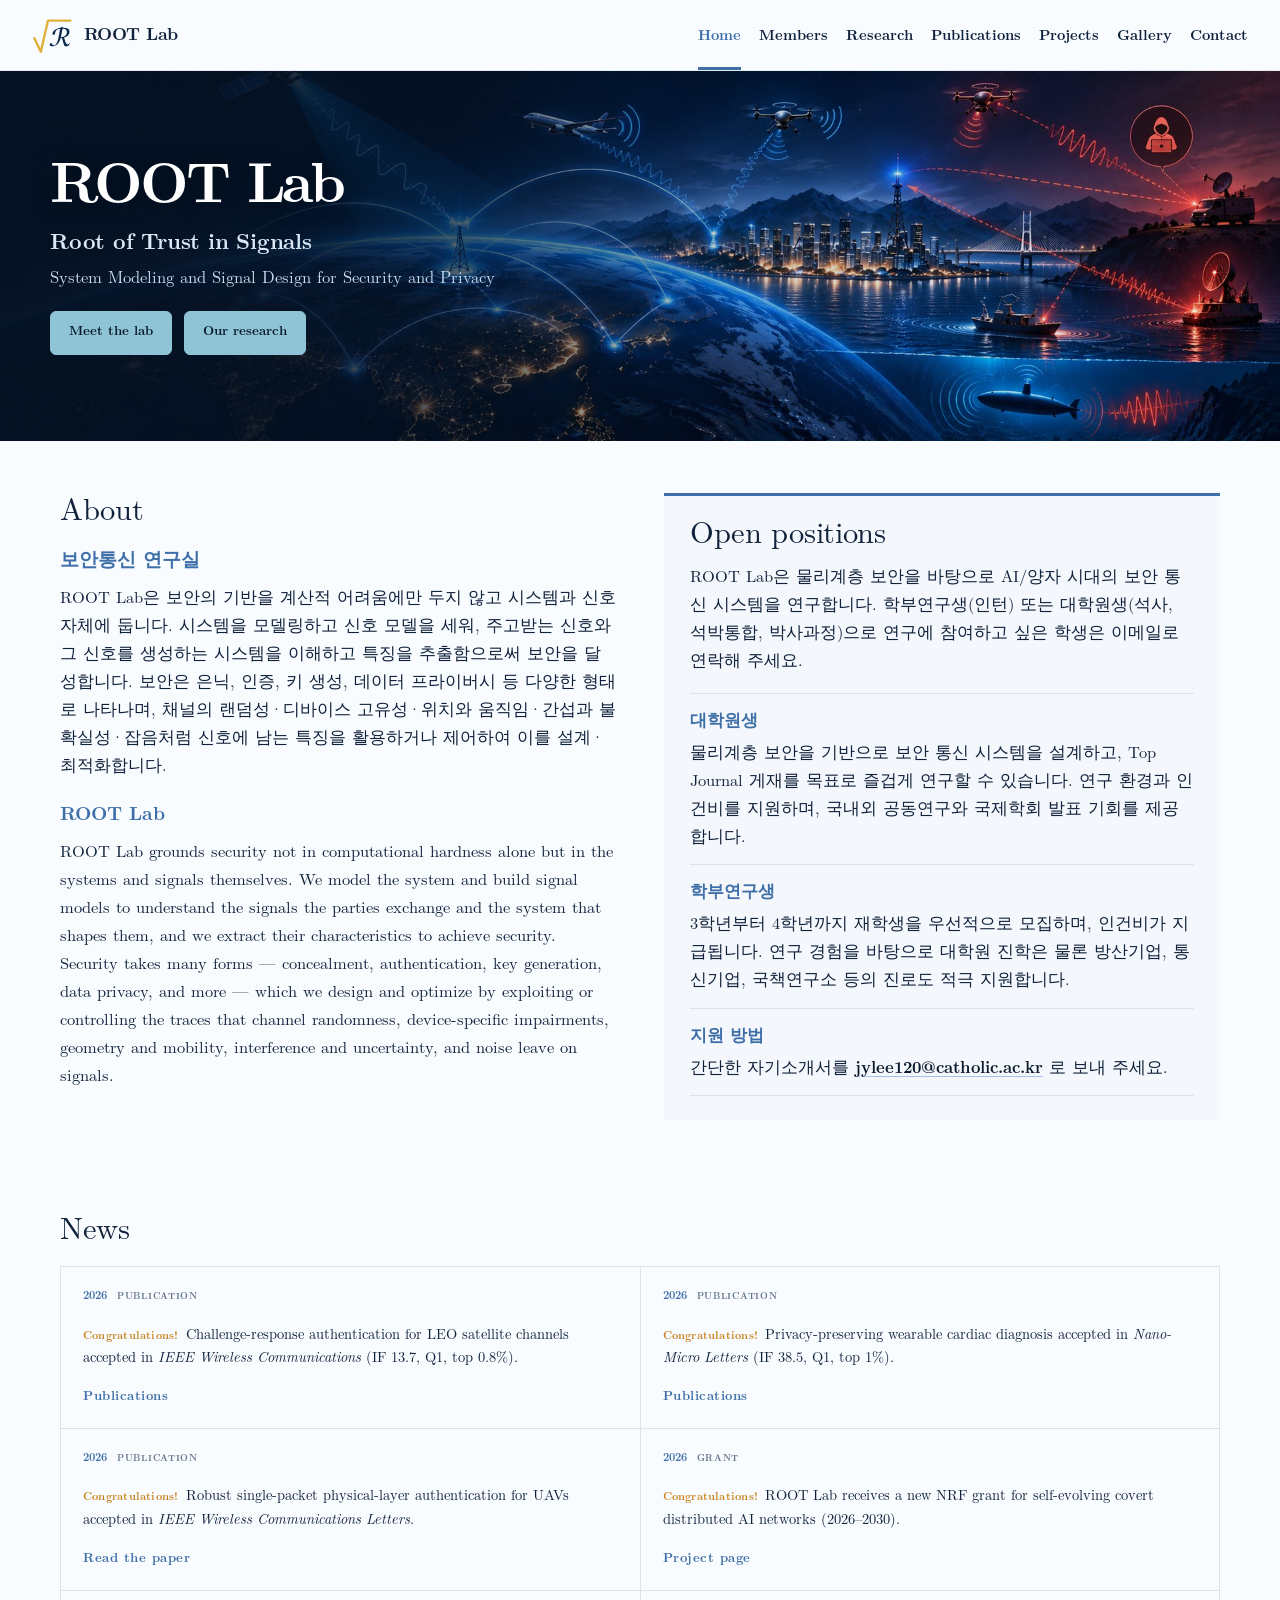
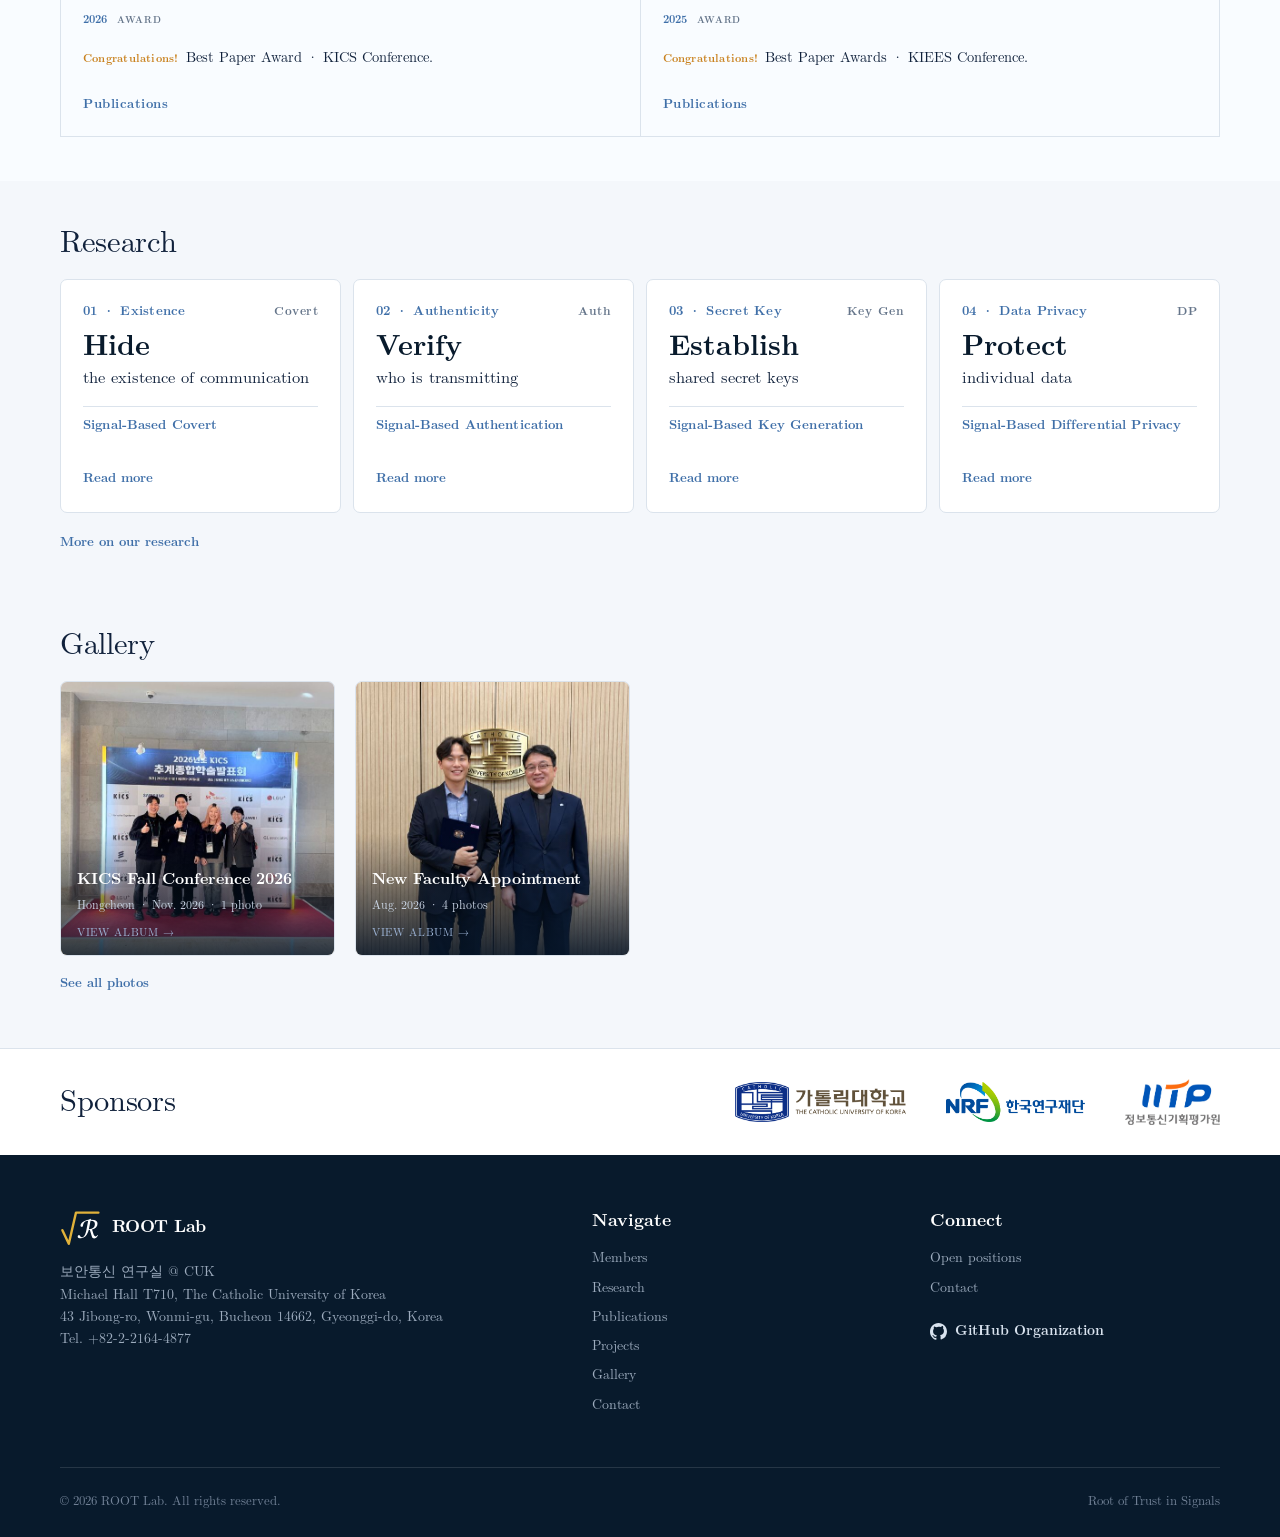
==== index.html @ 7e195a3e "Shorten covert method name to "Signal-Based Covert" Drop "Communication" from the covert method labe" ====
<!doctype html>
<html lang="en">
<head>
  <meta charset="utf-8"><meta name="color-scheme" content="only light">
  <meta name="viewport" content="width=device-width,initial-scale=1"><meta name="description" content="ROOT Lab (보안통신 연구실), The Catholic University of Korea — Root of Trust in Signals · System Modeling and Signal Design for Security and Privacy">
  <link rel="icon" type="image/svg+xml" href="assets/img/favicon.svg?v=12"><link rel="icon" type="image/png" sizes="32x32" href="assets/img/favicon-32.png?v=12"><link rel="icon" type="image/png" sizes="64x64" href="assets/img/favicon-64.png?v=12"><link rel="apple-touch-icon" href="assets/img/apple-touch-icon.png?v=11"><title>ROOT Lab — Root of Trust in Signals</title>
  <meta property="og:type" content="website">
  <meta property="og:site_name" content="ROOT Lab">
  <meta property="og:title" content="ROOT Lab — Root of Trust in Signals">
  <meta property="og:description" content="ROOT Lab (보안통신 연구실), The Catholic University of Korea. Covert communication, signal-based authentication, key generation, and differential privacy.">
  <meta property="og:url" content="https://root-jylee.github.io/">
  <meta property="og:image" content="https://root-jylee.github.io/assets/img/og-image.png?v=9">
  <meta property="og:image:width" content="1200">
  <meta property="og:image:height" content="630">
  <meta name="twitter:card" content="summary_large_image">
  <meta name="twitter:title" content="ROOT Lab — Root of Trust in Signals">
  <meta name="twitter:description" content="ROOT Lab (보안통신 연구실), The Catholic University of Korea. Covert communication, signal-based authentication, key generation, and differential privacy.">
  <meta name="twitter:image" content="https://root-jylee.github.io/assets/img/og-image.png?v=9">
  <link rel="stylesheet" href="styles.css?v=20261025-lm45">
  <style>
    .home-hero{position:relative;overflow:hidden;background:#061629;color:#fff;padding:0;min-height:min(29vw,370px);display:flex;align-items:center}
    .home-hero:before{content:"";position:absolute;inset:0;background:linear-gradient(90deg,rgba(4,17,34,.97) 0%,rgba(4,17,34,.92) 21%,rgba(4,17,34,.62) 38%,rgba(4,17,34,.18) 58%,rgba(4,17,34,.03) 100%);z-index:1;mask-image:none}
    .home-hero:after{content:"";position:absolute;inset:0;background:url('assets/img/root-hero3-1920.jpg') center center/cover no-repeat;z-index:0}
    @media(min-width:1300px){.home-hero:after{left:50%;width:1264px;transform:translateX(-50%);-webkit-mask-image:linear-gradient(90deg,transparent 0,#000 10%,#000 90%,transparent 100%);mask-image:linear-gradient(90deg,transparent 0,#000 10%,#000 90%,transparent 100%)}}
    .home-hero .hero-grid{position:relative;z-index:2;width:min(1180px,calc(100% - 48px));margin:auto;display:block}
    .hero-copy{max-width:min(560px,60%);padding:clamp(18px,2.4vw,34px) 0}
    .home-hero h1{margin:0 0 .16em;font:600 clamp(36px,4.4vw,62px)/.96 var(--serif);letter-spacing:-.055em;text-shadow:0 3px 24px rgba(0,0,0,.28)}
    .home-hero .lab-name{margin:0;max-width:520px;color:#eef5ff;font-size:clamp(17px,2vw,30px);line-height:1.35;font-weight:650}
    .home-hero .lab-tagline{margin:.55em 0 0;max-width:560px;color:#cdddf2;font-size:clamp(14px,1.3vw,18px);line-height:1.4;font-weight:500}
    .home-hero .actions{margin-top:clamp(14px,1.6vw,22px)}
    .home-hero .hero-secondary{color:#eef5ff;border-color:rgba(232,242,255,.5);background:rgba(4,17,34,.25);backdrop-filter:blur(4px)}
    @media(max-width:900px){
      /* 이미지 블록 위, 남색 텍스트 띠 아래 — 어느 폭에서도 잘리지 않음 */
      .home-hero{display:block;min-height:0}
      .home-hero:before{position:static;display:block;inset:auto;z-index:auto;aspect-ratio:2079/640;background:url('assets/img/root-hero3-1920.jpg') center center/cover no-repeat}
      .home-hero:after{display:none}
      .home-hero .hero-grid{width:min(100% - 32px,1180px)}
      .hero-copy{max-width:100%;padding:16px 0 20px}
      .home-hero h1{font-size:clamp(34px,10vw,52px);text-shadow:none}
      .home-hero .lab-name{font-size:clamp(16px,4.6vw,20px)}
      .home-hero .lab-tagline{font-size:clamp(13px,3.6vw,15px)}
      .home-hero .actions{flex-wrap:wrap;gap:10px}
    }
  </style>
</head>
<body>

<header>
  <div class="wrap nav">
    <a class="brand" href="index.html"><img class="mark-img" src="assets/img/mark.svg?v=11" alt="" width="40" height="40"><span>ROOT Lab</span></a>
    <nav class="links" aria-label="Main navigation"><a class="active" href="index.html">Home</a><a href="members.html">Members</a><a href="research.html">Research</a><a href="publications.html">Publications</a><a href="projects.html">Projects</a><a href="gallery.html">Gallery</a><a href="contact.html">Contact</a></nav>
  </div>
</header>

<main>
<section class="home-hero">
    <div class="hero-grid">
      <div class="hero-copy">
        <h1>ROOT Lab</h1>
        <p class="lab-name">Root of Trust in Signals</p>
        <p class="lab-tagline">System Modeling and Signal Design for Security and Privacy</p>
                <div class="actions"><a class="btn primary" href="members.html">Meet the lab</a><a class="btn primary" href="research.html">Our research</a></div>
      </div>
    </div>
  </section>
  <section class="about-openings-section" id="about">
    <div class="wrap"><div class="two-col">
      <div class="about-col">
        <div class="section-label-row"><h2 class="section-title">About</h2></div>
      <div class="about-grid">
        <div><h3>보안통신 연구실</h3><p>ROOT Lab은 보안의 기반을 계산적 어려움에만 두지 않고 시스템과 신호 자체에 둡니다. 시스템을 모델링하고 신호 모델을 세워, 주고받는 신호와 그 신호를 생성하는 시스템을 이해하고 특징을 추출함으로써 보안을 달성합니다. 보안은 은닉, 인증, 키 생성, 데이터 프라이버시 등 다양한 형태로 나타나며, 채널의 랜덤성·디바이스 고유성·위치와 움직임·간섭과 불확실성·잡음처럼 신호에 남는 특징을 활용하거나 제어하여 이를 설계·최적화합니다.</p></div>
        <div><h3>ROOT Lab</h3><p>ROOT Lab grounds security not in computational hardness alone but in the systems and signals themselves. We model the system and build signal models to understand the signals the parties exchange and the system that shapes them, and we extract their characteristics to achieve security. Security takes many forms &mdash; concealment, authentication, key generation, data privacy, and more &mdash; which we design and optimize by exploiting or controlling the traces that channel randomness, device-specific impairments, geometry and mobility, interference and uncertainty, and noise leave on signals.</p></div>
      </div>
      </div>
      <div class="openings-col" id="open-positions">
        <div class="section-label-row"><h2 class="section-title">Open positions</h2></div>
        <p class="openings-lead">ROOT Lab은 물리계층 보안을 바탕으로 AI/양자 시대의 보안 통신 시스템을 연구합니다. 학부연구생(인턴) 또는 대학원생(석사, 석박통합, 박사과정)으로 연구에 참여하고 싶은 학생은 이메일로 연락해 주세요.</p>
        <ul class="openings-points">
          <li><b>대학원생</b>물리계층 보안을 기반으로 보안 통신 시스템을 설계하고, Top Journal 게재를 목표로 즐겁게 연구할 수 있습니다. 연구 환경과 인건비를 지원하며, 국내외 공동연구와 국제학회 발표 기회를 제공합니다.</li>
          <li><b>학부연구생</b>3학년부터 4학년까지 재학생을 우선적으로 모집하며, 인건비가 지급됩니다. 연구 경험을 바탕으로 대학원 진학은 물론 방산기업, 통신기업, 국책연구소 등의 진로도 적극 지원합니다.</li>
          <li><b>지원 방법</b>간단한 자기소개서를 <a href="mailto:jylee120@catholic.ac.kr">jylee120@catholic.ac.kr</a> 로 보내 주세요.</li>
        </ul>
        
      </div>
    </div></div>
  </section>
  <section class="home-news-section">
    <div class="wrap">
      <div class="section-label-row"><h2 class="section-title">News</h2></div>
      <div class="home-news-list">
        <a class="home-news-item" href="publications.html"><div><span>2026</span><b>Publication</b></div><p><span class="news-congrats">Congratulations!</span>Challenge-response authentication for LEO satellite channels accepted in <em>IEEE Wireless Communications</em> (IF 13.7, Q1, top 0.8%).</p><span class="news-card-link">Publications</span></a>
        <a class="home-news-item" href="publications.html"><div><span>2026</span><b>Publication</b></div><p><span class="news-congrats">Congratulations!</span>Privacy-preserving wearable cardiac diagnosis accepted in <em>Nano-Micro Letters</em> (IF 38.5, Q1, top 1%).</p><span class="news-card-link">Publications</span></a>
        <a class="home-news-item" href="https://doi.org/10.1109/LWC.2026.3700173" target="_blank" rel="noopener noreferrer"><div><span>2026</span><b>Publication</b></div><p><span class="news-congrats">Congratulations!</span>Robust single-packet physical-layer authentication for UAVs accepted in <em>IEEE Wireless Communications Letters</em>.</p><span class="news-card-link">Read the paper</span></a>
        <a class="home-news-item" href="projects.html"><div><span>2026</span><b>Grant</b></div><p><span class="news-congrats">Congratulations!</span>ROOT Lab receives a new NRF grant for self-evolving covert distributed AI networks (2026–2030).</p><span class="news-card-link">Project page</span></a>
        <a class="home-news-item" href="publications.html#conference-papers"><div><span>2026</span><b>Award</b></div><p><span class="news-congrats">Congratulations!</span>Best Paper Award · KICS Conference.</p><span class="news-card-link">Publications</span></a>
        <a class="home-news-item" href="publications.html#conference-papers"><div><span>2025</span><b>Award</b></div><p><span class="news-congrats">Congratulations!</span>Best Paper Awards · KIEES Conference.</p><span class="news-card-link">Publications</span></a>
      </div>
    </div>
  </section>
  <section class="paper scope-section research-summary-section" id="research-scope">
    <div class="wrap">
      <div class="section-label-row"><h2 class="section-title">Research</h2></div>
      <div class="scope-grid">
        <a class="scope-card" href="research.html#covert-communication"><div class="scope-top"><span class="scope-num">01 · Existence</span><span class="scope-abbr">Covert</span></div><b class="scope-verb">Hide</b><p class="scope-obj">the existence of communication</p><h3 class="scope-tech">Signal-Based Covert</h3><span class="scope-link">Read more</span></a>
        <a class="scope-card" href="research.html#authentication"><div class="scope-top"><span class="scope-num">02 · Authenticity</span><span class="scope-abbr">Auth</span></div><b class="scope-verb">Verify</b><p class="scope-obj">who is transmitting</p><h3 class="scope-tech">Signal-Based Authentication</h3><span class="scope-link">Read more</span></a>
        <a class="scope-card" href="research.html#key-generation"><div class="scope-top"><span class="scope-num">03 · Secret Key</span><span class="scope-abbr">Key Gen</span></div><b class="scope-verb">Establish</b><p class="scope-obj">shared secret keys</p><h3 class="scope-tech">Signal-Based Key Generation</h3><span class="scope-link">Read more</span></a>
        <a class="scope-card" href="research.html#differential-privacy"><div class="scope-top"><span class="scope-num">04 · Data Privacy</span><span class="scope-abbr">DP</span></div><b class="scope-verb">Protect</b><p class="scope-obj">individual data</p><h3 class="scope-tech">Signal-Based Differential Privacy</h3><span class="scope-link">Read more</span></a>
      </div>
      <a class="more-link" href="research.html">More on our research</a>
    </div>
  </section>
  <section class="paper gallery-teaser-section">
    <div class="wrap">
      <div class="section-label-row"><h2 class="section-title">Gallery</h2></div>
      <div class="album-cards" id="home-gallery"></div>
      <a class="more-link" href="gallery.html">See all photos</a>
    </div>
  </section>
</main>

<div class="sponsors"><div class="wrap"><div class="sponsors-label">Sponsors</div><div class="sponsors-logos"><a href="https://www.catholic.ac.kr" target="_blank" rel="noopener noreferrer"><img src="assets/img/sponsor-cuk.png?v=1" alt="The Catholic University of Korea" height="40"></a><a href="https://www.nrf.re.kr" target="_blank" rel="noopener noreferrer"><img src="assets/img/sponsor-nrf.png?v=1" alt="National Research Foundation of Korea" height="40"></a><a href="https://www.iitp.kr" target="_blank" rel="noopener noreferrer"><img src="assets/img/sponsor-iitp.png?v=1" alt="Institute of Information &amp; Communications Technology Planning &amp; Evaluation" height="46"></a></div></div></div>
<footer><div class="wrap"><div class="footer-grid"><div><div class="brand"><img class="mark-img" src="assets/img/mark-white.svg?v=11" alt="" width="40" height="40"><span>ROOT Lab</span></div><p>보안통신 연구실 @ CUK<br>Michael Hall T710, The Catholic University of Korea<br>43 Jibong-ro, Wonmi-gu, Bucheon 14662, Gyeonggi-do, Korea<br>Tel. +82-2-2164-4877</p></div><div><div class="footer-title">Navigate</div><a href="members.html">Members</a><a href="research.html">Research</a><a href="publications.html">Publications</a><a href="projects.html">Projects</a><a href="gallery.html">Gallery</a><a href="contact.html">Contact</a></div><div><div class="footer-title">Connect</div><a href="index.html#open-positions">Open positions</a><a href="contact.html">Contact</a><a class="github-link" href="https://github.com/root-jylee" target="_blank" rel="noopener noreferrer" aria-label="ROOT Lab GitHub organization"><svg viewBox="0 0 16 16" aria-hidden="true"><path fill="currentColor" d="M8 0C3.58 0 0 3.64 0 8.13c0 3.59 2.29 6.64 5.47 7.71.4.08.55-.18.55-.39 0-.19-.01-.82-.01-1.49-2.23.49-2.7-1.09-2.7-1.09-.36-.94-.88-1.19-.88-1.19-.72-.5.05-.49.05-.49.8.06 1.22.83 1.22.83.71 1.24 1.87.88 2.33.67.07-.52.28-.88.51-1.08-1.78-.21-3.65-.9-3.65-4.02 0-.89.31-1.62.82-2.19-.08-.21-.36-1.04.08-2.16 0 0 .67-.22 2.2.84A7.4 7.4 0 0 1 8 3.53c.68 0 1.36.09 2 .27 1.53-1.06 2.2-.84 2.2-.84.44 1.12.16 1.95.08 2.16.51.57.82 1.3.82 2.19 0 3.13-1.88 3.81-3.66 4.01.29.25.54.74.54 1.5 0 1.08-.01 1.95-.01 2.21 0 .22.14.47.55.39A8.03 8.03 0 0 0 16 8.13C16 3.64 12.42 0 8 0z"/></svg><span>GitHub Organization</span></a></div></div><div class="copyright"><span>© 2026 ROOT Lab. All rights reserved.</span><span>Root of Trust in Signals</span></div></div></footer>
<script>if(location.hash){document.fonts.ready.then(function(){var e=document.querySelector(location.hash);if(e){e.scrollIntoView()}})}</script>
<script>/* Keep the home Gallery section in sync with the Gallery menu cards */
(function(){var t=document.getElementById('home-gallery');if(!t||!window.fetch)return;fetch('gallery.html',{cache:'no-cache'}).then(function(r){return r.ok?r.text():null;}).then(function(html){if(!html)return;var d=new DOMParser().parseFromString(html,'text/html');var s=d.querySelector('.album-cards');if(s&&s.innerHTML.trim())t.innerHTML=s.innerHTML;}).catch(function(){});})();</script>
<!-- Cloudflare Web Analytics --><script defer src='https://static.cloudflareinsights.com/beacon.min.js' data-cf-beacon='{"token": "f6014f10617f410a8987595afb95dad6"}'></script><!-- End Cloudflare Web Analytics -->
</body>
</html>
---- styles.css ----
/* Latin Modern Roman (GUST Font License) — self-hosted, via latex.css 1.14.0 */
@font-face{font-family:"Latin Modern";font-style:normal;font-weight:400;font-display:swap;src:url("assets/fonts/LM-regular.woff2") format("woff2")}
@font-face{font-family:"Latin Modern";font-style:italic;font-weight:400;font-display:swap;src:url("assets/fonts/LM-italic.woff2") format("woff2")}
@font-face{font-family:"Latin Modern";font-style:normal;font-weight:700;font-display:swap;src:url("assets/fonts/LM-bold.woff2") format("woff2")}
@font-face{font-family:"Latin Modern";font-style:italic;font-weight:700;font-display:swap;src:url("assets/fonts/LM-bold-italic.woff2") format("woff2")}
:root{color-scheme:only light;--ink:#10213b;--navy:#081a2c;--blue:#3f6fa8;--cyan:#8fc4d7;--lime:#b8c6d9;--paper:#f4f7fb;--muted:#65758a;--line:#dbe3ec;--white:#f9fcff;--serif:"Latin Modern",Pretendard,"Noto Sans KR","Apple SD Gothic Neo",Georgia,serif;--sans:"Latin Modern",Pretendard,"Noto Sans KR","Apple SD Gothic Neo",Georgia,serif}
*{box-sizing:border-box}html{scroll-behavior:smooth}body{display:flex;min-height:100vh;margin:0;flex-direction:column;color:var(--ink);font-family:var(--sans);background:var(--white);line-height:1.65}main{flex:1}a{color:inherit;text-decoration:none}.wrap{width:min(1180px,calc(100% - 48px));margin:auto}.topline{height:4px;background:linear-gradient(90deg,var(--blue),var(--cyan) 45%,var(--lime))}
header{position:sticky;top:0;z-index:20;background:rgba(249,252,255,.95);backdrop-filter:blur(14px);border-bottom:1px solid rgba(11,25,48,.08)}.nav{min-height:76px;display:flex;align-items:center;justify-content:space-between;gap:28px}.brand{display:flex;align-items:center;gap:12px;font-weight:800;letter-spacing:-.03em}.mark{display:grid;place-items:center;width:38px;height:38px;border-radius:11px;background:var(--navy);color:var(--cyan);font:600 20px var(--serif)}.brand small{display:block;color:var(--muted);font-size:10px;letter-spacing:.12em;text-transform:uppercase}
.brand-at{color:var(--muted);font-weight:700;letter-spacing:-.02em}.links{display:flex;gap:25px;font-size:14px;font-weight:700}.links a{padding:28px 0 24px;border-bottom:3px solid transparent}.links a:hover,.links a.active{color:var(--blue);border-bottom-color:var(--blue)}
.home-hero{position:relative;overflow:hidden;background:var(--navy);color:#fff;padding:105px 0 88px}.home-hero:before,.page-hero:before{content:"";position:absolute;inset:0;background:radial-gradient(circle at 76% 35%,rgba(73,111,159,.24),transparent 35%),linear-gradient(rgba(143,182,193,.045) 1px,transparent 1px),linear-gradient(90deg,rgba(143,182,193,.045) 1px,transparent 1px);background-size:auto,52px 52px,52px 52px;mask-image:linear-gradient(to left,#000,transparent 82%)}.hero-grid{position:relative;display:grid;grid-template-columns:1.2fr .8fr;gap:90px;align-items:center}.eyebrow{color:var(--cyan);font-size:12px;font-weight:800;letter-spacing:.17em;text-transform:uppercase}h1{margin:24px 0;font:500 clamp(48px,7vw,86px)/.98 var(--serif);letter-spacing:-.055em}.home-hero p{max-width:650px;color:#bcc8d8;font-size:18px}.actions{display:flex;gap:12px;margin-top:36px}.btn{display:inline-flex;align-items:center;justify-content:center;min-height:48px;padding:0 20px;border:1px solid #b9c3d1;border-radius:6px;font-size:14px;font-weight:750;transition:.2s}.btn.primary{background:var(--cyan);border-color:var(--cyan);color:var(--navy)}.btn:hover{transform:translateY(-2px)}.signal{position:relative;aspect-ratio:1;border:1px solid rgba(143,182,193,.16);border-radius:50%;display:grid;place-items:center}.signal:before,.signal:after{content:"";position:absolute;border:1px solid rgba(143,182,193,.18);border-radius:50%}.signal:before{inset:16%}.signal:after{inset:32%}.signal-core{width:52px;height:52px;border-radius:50%;background:var(--cyan);box-shadow:0 0 70px 20px rgba(143,182,193,.16)}.orbit{position:absolute;width:13px;height:13px;border-radius:50%;background:var(--lime);top:23%;right:14%;box-shadow:-165px 155px 0 1px var(--blue)}
.stats{background:#fff;border-bottom:1px solid var(--line)}.stats-grid{display:grid;grid-template-columns:repeat(4,1fr)}.stat{padding:27px 28px;border-left:1px solid var(--line)}.stat:last-child{border-right:1px solid var(--line)}.stat b{display:block;font:600 29px var(--serif)}.stat span{color:var(--muted);font-size:12px;letter-spacing:.08em;text-transform:uppercase}
.page-hero{position:relative;overflow:hidden;padding:36px 0 34px;background:var(--navy);color:white}.page-hero .wrap{position:relative;min-height:120px;display:flex;flex-direction:column;justify-content:center}.page-hero h1.page-title{margin:0 0 12px;font:700 clamp(30px,3vw,38px)/1.1 var(--sans);letter-spacing:-.025em}.page-hero p{max-width:720px;margin:0;color:#b7c2cf;font-size:16px}
section{padding:92px 0}.paper{background:var(--paper)}.section-head{display:flex;justify-content:space-between;align-items:end;gap:40px;margin-bottom:42px}.kicker{color:var(--blue);font-size:15px;font-weight:700;letter-spacing:0;text-transform:none}.section-head h2,.content-title{margin:8px 0 0;font:500 clamp(36px,5vw,56px)/1.06 var(--serif);letter-spacing:-.045em}.section-head p{max-width:450px;margin:0;color:var(--muted)}.prose{max-width:1180px}.prose p{max-width:840px;color:#435066;font-size:17px}
.news-list{border-top:1px solid var(--line)}.news-item{display:grid;grid-template-columns:90px 1fr;gap:24px;padding:24px 0;border-bottom:1px solid var(--line)}.news-year{color:var(--blue);font:600 22px var(--serif)}.news-item p{margin:0}.landing-grid{display:grid;grid-template-columns:300px 1fr;gap:72px;align-items:start}.news-side{padding-right:28px;border-right:1px solid var(--line)}.news-side h2{margin:6px 0 22px;font:500 34px var(--serif)}.news-side .news-item{display:block;padding:18px 0}.news-side .news-year{display:block;margin-bottom:6px;font:800 11px var(--sans);letter-spacing:.08em;text-transform:uppercase}.news-side .news-item p{color:#435066;font-size:13px;line-height:1.55}.more-link{display:inline-block;margin-top:20px;color:var(--blue);font-size:13px;font-weight:800}.overview h2{margin:0 0 20px;font:500 clamp(38px,5vw,58px)/1.05 var(--serif);letter-spacing:-.04em}.overview>p{max-width:790px;color:#435066;font-size:17px}.research-links{display:grid;grid-template-columns:repeat(2,1fr);gap:14px;margin-top:40px}.research-link{position:relative;min-height:170px;padding:24px;border:1px solid var(--line);border-radius:7px;transition:.2s}.research-link:hover{color:white;background:var(--navy);border-color:var(--navy);transform:translateY(-3px)}.research-link b{display:block;margin-bottom:28px;color:var(--blue);font-size:11px;letter-spacing:.08em;text-transform:uppercase}.research-link:hover b{color:var(--cyan)}.research-link h3{margin:0 0 7px;font:500 24px var(--serif)}.research-link p{margin:0;color:var(--muted);font-size:13px}.research-link:hover p{color:#b7c4d6}.opening-strip{display:grid;grid-template-columns:1fr auto;align-items:center;gap:36px;margin-top:50px;padding:28px 30px;background:var(--paper);border-left:4px solid var(--blue)}.opening-strip h3{margin:0 0 4px;font:500 24px var(--serif)}.opening-strip p{margin:0;color:var(--muted);font-size:13px}
.method-grid{display:grid;grid-template-columns:repeat(2,1fr);border-top:1px solid var(--line);border-left:1px solid var(--line)}.method{min-height:270px;padding:30px;background:white;border-right:1px solid var(--line);border-bottom:1px solid var(--line)}.method .num{color:var(--blue);font-size:13px;font-weight:800}.method h3{margin:50px 0 12px;font:500 28px/1.12 var(--serif)}.method p{margin:0;color:var(--muted);font-size:14px}.question{display:inline-block;margin-top:20px;color:var(--blue);font-size:12px;font-weight:800}.research-visual-section{overflow:hidden}.research-visual-section .section-head{display:block}.research-visual-section .section-head>p{max-width:760px;margin:24px auto 0;text-align:center}.research-figure{margin:0;padding:28px 28px 18px;background:#fff;border:1px solid var(--line);border-radius:9px;box-shadow:0 18px 45px rgba(11,25,48,.07)}.research-figure img{display:block;width:100%;height:auto}.research-figure figcaption{max-width:850px;margin:16px auto 0;color:var(--muted);font-size:13px;text-align:center}.framework-figure{max-width:1040px;margin-inline:auto}.system-grid{display:grid;grid-template-columns:repeat(3,1fr);gap:18px}.system-card{padding:28px;background:#fff;border:1px solid var(--line);border-radius:7px}.system-card h3{font:500 25px var(--serif);margin:0 0 12px}.system-card p{margin:0;color:var(--muted);font-size:14px}.systems-figure{max-width:1040px;margin:28px auto 0}.theme-list{border-top:1px solid var(--line)}.theme{display:grid;grid-template-columns:70px 1fr;gap:24px;padding:27px 0;border-bottom:1px solid var(--line)}.theme b{color:var(--blue)}.theme h3{margin:0 0 7px;font-size:18px}.theme p{margin:0;color:var(--muted)}
.pub-section{padding:72px 0}.pub-section+.pub-section{border-top:1px solid var(--line)}.pub-section h2{margin:0 0 30px;font:500 38px var(--serif)}.pub-list{margin:0;padding:0;list-style:none;counter-reset:pub}.pub-list li{position:relative;padding:20px 18px 20px 54px;border-top:1px solid var(--line);counter-increment:pub}.pub-list li:before{content:counter(pub,decimal-leading-zero);position:absolute;left:0;top:20px;color:var(--blue);font-size:12px;font-weight:800}.pub-list em{color:var(--blue)}.paper-link{color:var(--navy);font-weight:700;text-decoration:underline;text-decoration-color:rgba(20,91,215,.35);text-decoration-thickness:1px;text-underline-offset:4px}.paper-link:after{content:" ↗";color:var(--blue);font-size:.8em}.paper-link:hover,.paper-link:focus-visible{color:var(--blue);text-decoration-color:var(--blue)}.paper-title{color:var(--navy);font-weight:700;text-decoration:underline;text-decoration-color:rgba(20,91,215,.35);text-decoration-thickness:1px;text-underline-offset:4px}
.pi-card{display:grid;grid-template-columns:180px 1fr;gap:38px;padding:40px;border:1px solid var(--line);border-radius:8px}.portrait{width:180px;min-height:0;aspect-ratio:291/375;align-self:center;justify-self:start;border-radius:6px;background:linear-gradient(145deg,#145bd7,#071426);display:grid;place-items:center;overflow:hidden;color:var(--cyan);font:500 72px var(--serif)}.portrait img{display:block;width:100%;height:100%;min-height:0;object-fit:cover;object-position:center top}.pi-card h2{margin:0 0 5px;font:500 38px var(--serif)}.pi-role{margin:0 0 28px;color:var(--blue);font-weight:700}.pi-meta{display:grid;grid-template-columns:1fr 1fr;gap:30px}.pi-meta h3{margin:0 0 8px;font-size:12px;letter-spacing:.1em;text-transform:uppercase}.pi-meta p{margin:0;color:var(--muted);font-size:14px}.member-groups{display:grid;grid-template-columns:repeat(3,1fr);gap:18px}.member-group{min-height:160px;padding:27px;background:var(--paper);border-radius:7px}.member-group h3{margin:0 0 28px;font:500 24px var(--serif)}.member-group p{color:var(--muted)}
.project-section{padding:58px 0}.project-list{margin:0;padding:0;list-style:none;counter-reset:project}.project-item{position:relative;display:grid;grid-template-columns:130px 1fr;gap:28px;padding:22px 18px 22px 54px;border-top:1px solid var(--line);counter-increment:project}.project-item:last-child{border-bottom:1px solid var(--line)}.project-item:before{content:counter(project,decimal-leading-zero);position:absolute;left:0;top:22px;color:var(--blue);font-size:12px;font-weight:800}.project-date{display:flex;flex-direction:column;gap:2px}.project-date b{color:var(--blue);font-size:11px;letter-spacing:.08em}.project-date span{color:var(--muted);font-size:12px}.project-copy h2{margin:0 0 6px;max-width:820px;font-size:18px;font-weight:750;line-height:1.35}.project-copy p{margin:0;color:var(--muted);font-size:12px}
.contact-grid{display:grid;grid-template-columns:1fr 1fr;gap:24px}.contact-card{display:flex;padding:34px;flex-direction:column;border:1px solid var(--line);border-radius:7px}.contact-card h2{margin:0 0 20px;font:500 31px var(--serif)}.contact-card p{color:var(--muted)}.contact-card .contact-role{margin:-10px 0 22px;color:var(--blue);font-size:14px;font-weight:700}.contact-card a{color:var(--blue);font-weight:700}.link-list{display:flex;flex-wrap:wrap;gap:10px;margin-top:25px}.contact-card .link-list{margin-top:auto;padding-top:25px}.link-list a{padding:10px 14px;border:1px solid var(--line);border-radius:5px;font-size:13px}
footer{margin-top:auto;padding:52px 0 26px;background:var(--navy);color:white}.footer-grid{display:grid;grid-template-columns:1.25fr .75fr .75fr;gap:48px}.footer-grid p,.footer-grid a{color:#9dacbe;font-size:13px}.footer-grid a{display:block;margin:7px 0}.footer-title{margin-bottom:12px;font-weight:800}.github-link{display:inline-flex!important;align-items:center;gap:8px;margin-top:14px!important;color:#d8e2ee!important;font-weight:700}.github-link svg{width:17px;height:17px;flex:none}.github-link:hover,.github-link:focus-visible{color:var(--cyan)!important}.copyright{display:flex;justify-content:space-between;margin-top:44px;padding-top:23px;border-top:1px solid rgba(255,255,255,.12);color:#738398;font-size:12px}
@media(min-width:901px){.page-hero h1,.framework-section .section-head h2{white-space:nowrap}}
@media(max-width:900px){.nav{align-items:flex-start;flex-direction:column;padding:17px 0 0}.links{width:100%;overflow-x:auto;gap:22px}.links a{white-space:nowrap;padding:8px 0 14px}.hero-grid,.landing-grid{grid-template-columns:1fr}.news-side{padding:0;border-right:0;border-bottom:1px solid var(--line);padding-bottom:35px}.signal,.hero-art,.hero-emblem{display:none}.method-grid,.stats-grid{grid-template-columns:repeat(2,1fr)}.system-grid,.member-groups{grid-template-columns:1fr}.section-head{align-items:start;flex-direction:column}.pi-card{grid-template-columns:1fr}.portrait{width:180px;min-height:0}.contact-grid{grid-template-columns:1fr}.footer-grid{grid-template-columns:1fr 1fr}}
@media(max-width:560px){.wrap{width:min(100% - 32px,1180px)}.home-hero{padding:65px 0}section{padding:68px 0}.actions{flex-direction:column}.method-grid,.stats-grid,.pi-meta,.research-links{grid-template-columns:1fr}.research-figure{padding:12px 10px 14px;border-radius:6px}.research-figure figcaption{margin-top:12px;font-size:12px;line-height:1.5}.stat{border-right:1px solid var(--line)}.news-item,.theme{grid-template-columns:1fr;gap:4px}.opening-strip{grid-template-columns:1fr}.pi-card{padding:25px}.footer-grid{grid-template-columns:1fr}.copyright{flex-direction:column;gap:10px}}

/* 2026-09 density and research-architecture revision */
body{font-size:16.5px;line-height:1.6}
.wrap{width:min(1160px,calc(100% - 48px))}
.nav{min-height:68px}
.links{gap:18px;font-size:13px}
.links a{padding:24px 0 20px}
.links{scrollbar-width:none}
.links::-webkit-scrollbar{display:none}
.home-hero{padding:50px 0 46px}
.hero-grid{grid-template-columns:1.28fr .72fr;gap:82px}
h1{margin:18px 0;font-size:clamp(41px,5.2vw,60px);line-height:1}
.home-hero p{max-width:620px;font-size:16px}
.hero-secondary{color:#fff;border-color:rgba(255,255,255,.3)}
.actions{margin-top:28px}
.signal{width:min(100%,310px);justify-self:center}
.btn{min-height:44px;padding:0 18px;font-size:13px}
section{padding:70px 0}
.page-hero{padding:25px 0 24px}
.page-hero .wrap{min-height:96px}
.page-hero h1.page-title{font-size:clamp(27px,2.7vw,34px)}
.page-hero p{font-size:14px}
.section-head{margin-bottom:32px}
.section-head h2,.content-title{font-size:clamp(31px,4vw,44px);line-height:1.08}
.compact-head{align-items:center}
.compact-head p{font-size:14px}
.overview h2{font-size:clamp(31px,4vw,44px)}
.overview>p,.prose p{font-size:15px}
.landing-grid{grid-template-columns:300px minmax(0,1fr);gap:62px}
.news-side-right{padding:0 0 0 28px;border-right:0;border-left:1px solid var(--line)}
.news-side h2{font-size:28px}
.news-side .news-item{padding:14px 0}
.opening-strip{margin-top:34px;padding:22px 26px}
.opening-strip h3{font-size:21px}

.scope-section{padding:62px 0 68px}
.scope-section .section-head{display:block;margin-bottom:24px}
.scope-grid{display:grid;grid-template-columns:repeat(4,minmax(0,1fr));gap:12px}
.scope-card{display:flex;min-height:210px;padding:22px;flex-direction:column;border:1px solid var(--line);border-radius:7px;background:#fff;transition:.2s ease}
.scope-card:hover,.scope-card:focus-visible{color:#fff;background:var(--navy);border-color:var(--navy);transform:translateY(-3px);outline:none}
.scope-num{color:var(--blue);font-size:10px;font-weight:800;letter-spacing:.09em;text-transform:uppercase}
.scope-card:hover .scope-num,.scope-card:focus-visible .scope-num{color:var(--cyan)}
.scope-card h3{margin:30px 0 8px;font-size:20px;line-height:1.16;letter-spacing:-.02em}
.scope-card p{margin:0;color:var(--muted);font-size:12px}
.scope-card:hover p,.scope-card:focus-visible p{color:#b7c4d6}
.scope-link{margin-top:auto;padding-top:20px;color:var(--blue);font-size:11px;font-weight:800}
.scope-card:hover .scope-link,.scope-card:focus-visible .scope-link{color:var(--cyan)}
.home-detail-section{padding:66px 0}
.home-overview-section{padding:58px 0 62px}
.openings-section{padding:36px 0}
.openings-section .opening-strip{margin-top:0}
.overview-flow{display:grid;grid-template-columns:minmax(0,1fr) 34px minmax(0,1fr) 34px minmax(0,1fr);align-items:stretch}
.overview-node{display:flex;min-height:154px;padding:20px 22px;flex-direction:column;border:1px solid var(--line);background:#fff}
.overview-node span{color:var(--blue);font-size:10px;font-weight:800;letter-spacing:.08em;text-transform:uppercase}
.overview-node b{margin-top:28px;font-size:16px;line-height:1.25}
.overview-node p{margin:8px 0 0;color:var(--muted);font-size:11px;line-height:1.55}
.overview-arrow{display:flex;align-items:center;justify-content:center;color:var(--blue);font-size:18px;font-weight:800}

.home-news-section{padding:58px 0 64px}
.home-news-list{display:grid;grid-template-columns:repeat(2,minmax(0,1fr));border-top:1px solid var(--line);border-left:1px solid var(--line)}
.home-news-item{display:flex;min-height:146px;padding:20px 22px;flex-direction:column;border-right:1px solid var(--line);border-bottom:1px solid var(--line);transition:background .18s ease,color .18s ease}
.home-news-item>div{display:flex;gap:10px;align-items:baseline;margin-bottom:18px}
.home-news-list span{color:var(--blue);font-size:11px;font-weight:800}
.home-news-list b{color:var(--muted);font-size:9px;letter-spacing:.08em;text-transform:uppercase}
.home-news-list p{margin:0;font-size:13px;line-height:1.5}
.home-news-list p .news-congrats{color:#c9821f;font-weight:800;font-size:11px;margin-right:7px;letter-spacing:.02em}
.home-news-item:hover .news-congrats,.home-news-item:focus-visible .news-congrats{color:#f0b429}
.home-news-list .news-card-link{margin-top:auto;padding-top:18px;font-size:10px;letter-spacing:.04em}
.home-news-item:hover,.home-news-item:focus-visible{background:var(--navy);color:#fff;outline:none}
.home-news-item:hover b,.home-news-item:focus-visible b{color:#b7c4d6}
.home-news-item:hover span,.home-news-item:focus-visible span{color:var(--cyan)}
.pub-section[id]{}

.research-intro{padding:54px 0 50px}
.section-label-row{margin-bottom:22px}
.intro-grid{display:grid;grid-template-columns:.9fr 1.1fr;gap:72px;align-items:start}
.intro-grid .content-title{margin-top:8px}
.intro-grid p{margin:0 0 12px;color:#435066;font-size:15px}
.section-note{font-size:13px!important;color:var(--muted)!important}
.scope-jump{display:grid;grid-template-columns:repeat(4,1fr);margin-top:34px;border-top:1px solid var(--line);border-left:1px solid var(--line)}
.scope-jump a{display:flex;min-height:76px;padding:15px;gap:12px;align-items:center;border-right:1px solid var(--line);border-bottom:1px solid var(--line);font-size:12px;font-weight:750}
.scope-jump b{color:var(--blue);font-size:11px}
.scope-jump a:hover,.scope-jump a:focus-visible{background:var(--navy);color:#fff;outline:none}
.framework-section{padding:62px 0}
.research-figure{padding:22px 22px 14px}
.research-overview-section{padding:62px 0}
.research-overview-section{}
.application-systems-section{padding:62px 0}
.overview-visual-head{margin:42px auto 12px;max-width:1040px;color:var(--blue);font-size:11px;font-weight:800;letter-spacing:.1em;text-transform:uppercase}
.research-overview-section .systems-figure{margin-top:0}
.overview-themes{display:grid;grid-template-columns:repeat(4,1fr);max-width:1040px;margin:16px auto 0;border-top:1px solid var(--line);border-left:1px solid var(--line)}
.overview-themes span{padding:15px;border-right:1px solid var(--line);border-bottom:1px solid var(--line);background:#fff;font-size:11px;font-weight:750}

.news-page-section{padding:56px 0 72px}
.news-archive{border-top:1px solid var(--line)}
.news-archive article{display:grid;grid-template-columns:170px minmax(0,1fr);gap:38px;padding:24px 0;border-bottom:1px solid var(--line)}
.news-archive article>div{display:flex;gap:10px;align-items:baseline}
.news-archive span{color:var(--blue);font-size:12px;font-weight:800}
.news-archive b{color:var(--muted);font-size:10px;letter-spacing:.08em;text-transform:uppercase}
.news-archive p{margin:0;font-size:15px}

.architecture-section{padding:72px 0}
.architecture{display:grid;grid-template-columns:320px minmax(0,1fr);gap:52px;align-items:start}
.architecture-index{color:var(--blue);font-size:11px;font-weight:800;letter-spacing:.1em;text-transform:uppercase}
.architecture-copy h2{margin:10px 0 12px;font-size:30px;line-height:1.1;letter-spacing:-.035em}
.architecture-copy>p{margin:0 0 22px;color:#435066;font-size:14px}
.architecture-copy dl{margin:0;border-top:1px solid var(--line)}
.architecture-copy dl div{padding:12px 0;border-bottom:1px solid var(--line)}
.architecture-copy dt{margin-bottom:3px;color:var(--blue);font-size:10px;font-weight:800;letter-spacing:.07em;text-transform:uppercase}
.architecture-copy dd{margin:0;color:#435066;font-size:12px;line-height:1.5}
.arch-panel{padding:22px;border:1px solid var(--line);border-radius:9px;background:#fff;box-shadow:0 14px 36px rgba(11,25,48,.06)}
.arch-label{margin-bottom:16px;color:var(--muted);font-size:10px;font-weight:800;letter-spacing:.11em;text-transform:uppercase}
.arch-flow{display:grid;grid-template-columns:minmax(0,1fr) 18px minmax(0,1fr) 18px minmax(0,1fr) 18px minmax(0,1fr);align-items:stretch}
.arch-node{display:grid;grid-template-rows:32px 1fr auto;min-height:154px;padding:16px;border:1px solid var(--line);border-radius:6px;background:var(--paper)}
.arch-node.emphasis{background:#eaf2f8;border-color:#b9cedf}
.arch-node.output{background:var(--navy);border-color:var(--navy);color:#fff}
.arch-node span{display:block;min-height:32px;color:var(--blue);font-size:9px;font-weight:800;line-height:1.35;letter-spacing:.07em;text-transform:uppercase}
.arch-node.output span{color:var(--cyan)}
.arch-node b{align-self:start;margin:10px 0 8px;font-size:13px;font-weight:750;line-height:1.28}
.arch-node small{align-self:end;margin:0;color:var(--muted);font-size:10px;font-weight:400;line-height:1.45}
.arch-node.output small{color:#aebdcd}
.arch-arrow{display:grid;place-items:center;color:var(--blue);font-size:14px;font-weight:800}
.threat-bar{display:grid;grid-template-columns:92px 1fr;gap:12px;margin-top:14px;padding:12px 14px;background:#f7f9fc;border-left:3px solid var(--blue);font-size:11px}
.threat-bar b{color:var(--blue)}
.threat-bar span{color:var(--muted)}
.systems-compact{padding:64px 0}
.system-card{padding:22px}
.system-card h3{font-size:21px}
.pub-section{padding:58px 0}
.pub-section h2{font-size:32px}
.pi-card h2{font-size:33px}
.contact-card h2{font-size:27px}

@media(max-width:1000px){
  .scope-grid{grid-template-columns:repeat(2,1fr)}
  .scope-card{min-height:190px}
  .architecture{grid-template-columns:1fr;gap:28px}
  .architecture-copy{display:grid;grid-template-columns:1fr 1.25fr;gap:30px}
  .architecture-copy dl{grid-column:1/-1}
}

@media(max-width:900px){
  .home-hero{padding:48px 0 44px}
  .landing-grid,.intro-grid{grid-template-columns:1fr;gap:38px}
  .news-side{padding:0 0 30px;border-right:0;border-bottom:1px solid var(--line)}
  .scope-jump{grid-template-columns:repeat(2,1fr)}
  .overview-themes{grid-template-columns:repeat(2,1fr)}
}

@media(max-width:720px){
  section{padding:56px 0}
  .arch-flow{grid-template-columns:1fr}
  .arch-arrow{height:24px;transform:rotate(90deg)}
  .arch-node{grid-template-rows:28px 1fr auto;min-height:132px}
  .arch-node span{min-height:28px}
  .arch-node b{margin-top:8px}
  .architecture-copy{display:block}
  .architecture-copy dl{margin-top:22px}
  .overview-flow{grid-template-columns:1fr}
  .overview-arrow{height:26px;transform:rotate(90deg)}
  .overview-node{min-height:136px}
  .home-news-list{grid-template-columns:1fr}
  .news-archive article{grid-template-columns:1fr;gap:8px}
  .project-item{grid-template-columns:1fr;gap:8px;padding-right:0}
  .project-date{flex-direction:row;gap:10px;align-items:baseline}
}

@media(max-width:560px){
  body{font-size:14px}
  .home-hero{padding:42px 0 38px}
  h1{font-size:clamp(38px,13vw,54px)}
  .scope-grid,.scope-jump{grid-template-columns:1fr}
  .overview-themes{grid-template-columns:1fr}
  .scope-card{min-height:170px}
  .scope-card h3{margin-top:24px}
  .architecture-section{padding:56px 0}
  .arch-panel{padding:14px}
  .threat-bar{grid-template-columns:1fr;gap:4px}
}

.opening-strip a:not(.btn){color:var(--navy);font-weight:700;text-decoration:underline;text-decoration-color:rgba(20,91,215,.35);text-underline-offset:4px}
.opening-strip a:not(.btn):hover{color:var(--blue);text-decoration-color:var(--blue)}

/* Location map (contact) */
.map-embed{overflow:hidden;border:1px solid var(--line);border-radius:7px;background:var(--paper)}
.map-embed iframe{display:block;width:100%;height:420px;border:0}
@media(max-width:560px){.map-embed iframe{height:290px}}

/* Lab identity — ROOT initials in the emblem gold (navy surfaces only) */
.home-hero p.hero-affil{max-width:none;margin:18px 0 0;color:var(--cyan);font-size:22px;font-weight:700;letter-spacing:-.015em}
.home-hero p.lab-name{max-width:none;margin:16px 0 0;color:#dbe7f6;font-size:22px;font-weight:800;letter-spacing:-.01em}
.overview-intro{max-width:780px;margin:0 0 34px}
.overview-intro b{display:block;font:500 27px/1.25 var(--serif);letter-spacing:-.025em}
.overview-intro p{margin:12px 0 0;color:var(--muted)}

/* Gallery */
.gallery-grid{display:grid;grid-template-columns:repeat(3,1fr);gap:18px}
.gallery-item{margin:0;overflow:hidden;background:#fff;border:1px solid var(--line);border-radius:7px}
.gallery-item img{display:block;width:100%;height:auto;aspect-ratio:4/3;object-fit:cover}
.gallery-item figcaption{padding:14px 16px;color:var(--muted);font-size:13px}
.gallery-empty{padding:64px 30px;text-align:center;background:var(--paper);border:1px dashed var(--line);border-radius:8px}
.gallery-empty p{margin:0;color:var(--muted)}
.gallery-empty .link-list{justify-content:center}
@media(max-width:900px){.gallery-grid{grid-template-columns:repeat(2,1fr)}}
@media(max-width:560px){.gallery-grid{grid-template-columns:1fr}.home-hero p.hero-affil,.home-hero p.lab-name{font-size:17px}}
@media(max-width:560px){.overview-intro b{font-size:21px}.overview-intro{margin-bottom:26px}}
.overview-note{max-width:760px;margin:22px auto 0;color:var(--muted);font-size:13px;text-align:center}
.hero-art{display:block;width:100%;height:auto;max-width:560px;margin-left:auto}
.mark-img{display:block;width:38px;height:38px;flex:none}
.hero-emblem{display:block;width:min(360px,100%);height:auto;margin-left:auto;filter:drop-shadow(0 18px 40px rgba(0,0,0,.35))}

/* Home — About / Research summary / Gallery teaser */
.about-section{padding:72px 0}
.about-lockup{display:block;width:min(520px,100%);height:auto;margin:0 0 34px}
.about-grid{display:grid;grid-template-columns:1fr 1fr;gap:40px}
.about-grid h3{margin:0 0 10px;font-size:17px;font-weight:700;letter-spacing:0;text-transform:none;color:var(--blue)}
.about-grid p{margin:0;font-size:15px;line-height:1.75}
.gallery-teaser-section{padding:36px 0 72px}
@media(max-width:900px){.about-grid{grid-template-columns:1fr;gap:26px}}

/* Section titles on the home page; page-hero grid pattern and top bar removed */
.section-title{margin:0;font:500 30px/1.2 var(--serif);letter-spacing:-.01em;color:var(--ink)}
.section-label-row{margin-bottom:24px}
.gallery-teaser-section .opening-strip h3{font:500 26px/1.2 var(--serif);margin-bottom:6px}
.page-hero:before{display:none}
.topline{display:none}
@media(max-width:560px){.section-title{font-size:24px}}

/* Open positions — Korean and English on their own lines, no grey */
.openings-section .theme p{color:var(--ink);font-size:16px;line-height:1.7}
.openings-section .opening-strip p{color:var(--ink);font-size:15px;line-height:1.7}
.openings-section .theme{grid-template-columns:132px 1fr}
.openings-section .theme b{white-space:nowrap}

/* Home — tighter vertical rhythm between sections */
.about-section{padding:44px 0 40px}
.about-lockup{margin-bottom:24px}
.openings-section{padding:34px 0}
.home-news-section{padding:44px 0}
.research-summary-section{padding:44px 0}
.gallery-teaser-section{padding:28px 0 52px}
.section-label-row{margin-bottom:18px}
.home-news-list{margin-top:0}

/* Apply / gallery strips — no accent bar or panel, a bold heading instead */
.opening-strip{border-left:0;background:transparent;padding:24px 0 0}
.opening-strip h3{font-weight:700}

/* Header spans the viewport so the emblem and menu sit at the edges on any display */
header .wrap{width:calc(100% - 64px);max-width:none}
@media(max-width:900px){header .wrap{width:calc(100% - 32px)}}

.about-lockup{width:min(560px,100%)}

/* Fluid type — sizes scale with the viewport between fixed bounds (phone → wide desktop) */
body{font-size:clamp(15px,14px + .28vw,17.5px)}
.links{font-size:clamp(13px,12px + .2vw,15px)}
.kicker{font-size:clamp(14px,13px + .15vw,15.5px)}
.section-title{font-size:clamp(24px,19px + .9vw,32px)}
.page-hero h1.page-title{font-size:clamp(28px,22px + 1.1vw,40px)}
.page-hero p{font-size:clamp(14px,13px + .2vw,16px)}
.pub-section h2,.pi-card h2,.contact-card h2{font-size:clamp(24px,19px + .8vw,33px)}
.member-group h3{font-size:clamp(19px,16px + .5vw,24px)}
.scope-card h3{font-size:clamp(18px,15px + .45vw,21px)}
.theme h3,.about-grid h3,.opening-strip h3{font-size:clamp(17px,15px + .35vw,20px)}
.gallery-teaser-section .opening-strip h3{font-size:clamp(20px,17px + .6vw,26px)}
.about-grid p,.openings-section .theme p,.openings-section .opening-strip p{font-size:clamp(15px,14px + .2vw,16.5px)}
.scope-card p,.home-news-item p,.overview-note{font-size:clamp(13px,12px + .2vw,14.5px)}
.news-card-link,.scope-link,.more-link{font-size:clamp(12px,11px + .15vw,13px)}
.footer-grid p,.footer-grid a{font-size:clamp(13px,12px + .15vw,14px)}
.copyright{font-size:clamp(12px,11.5px + .1vw,13px)}
.home-news-item .news-card-link,.home-news-item .news-card-link span{font-size:clamp(12px,11px + .15vw,13px)}
.scope-card .scope-num{font-size:clamp(12px,11px + .15vw,13px);letter-spacing:.02em;text-transform:none}
.scope-card h3{margin-top:22px}
.pi-role{line-height:1.5}
.pi-contact{margin-bottom:26px}
.pi-contact p a{color:var(--blue);font-weight:700}
.album+.album{margin-top:56px;padding-top:44px;border-top:1px solid var(--line)}
.album-head{margin-bottom:22px}
.album-head p{margin:10px 0 0;max-width:760px;color:var(--ink);font-size:clamp(14px,13px + .2vw,15.5px);line-height:1.7}
.gallery-item figcaption{color:var(--ink);font-size:clamp(13px,12px + .15vw,14px)}
.pi-meta{grid-template-columns:1fr;gap:26px}
.cv-list{list-style:none;margin:0;padding:0}
.cv-list li{display:grid;grid-template-columns:5.6em 1fr;gap:12px;color:var(--muted);font-size:14px;line-height:1.6}
.cv-list li span:first-child{white-space:nowrap}
.gallery-grid{grid-template-columns:repeat(3,1fr);gap:20px}
@media(max-width:900px){.gallery-grid{grid-template-columns:repeat(2,1fr)}}
.gallery-item.featured{grid-column:1/-1}
.gallery-item.featured img{aspect-ratio:3/2}
@media(max-width:560px){.gallery-grid{grid-template-columns:1fr}}
.home-gallery-grid{display:grid;grid-template-columns:repeat(3,1fr);gap:18px}
.home-gallery-item{display:block;overflow:hidden;border:1px solid var(--line);border-radius:7px;background:#fff;color:var(--ink);transition:.2s ease}
.home-gallery-item img{display:block;width:100%;height:auto;aspect-ratio:4/3;object-fit:cover}
.home-gallery-item span{display:block;padding:12px 14px;font-size:clamp(12px,11.5px + .15vw,13.5px)}
.home-gallery-item:hover,.home-gallery-item:focus-visible{border-color:var(--navy);transform:translateY(-3px);outline:none}
.gallery-teaser-section .more-link{display:inline-block;margin-top:18px}
@media(max-width:900px){.home-gallery-grid{grid-template-columns:repeat(3,1fr);gap:12px}}
@media(max-width:560px){.home-gallery-grid{grid-template-columns:1fr 1fr}.home-gallery-item:nth-child(3){display:none}}
.scope-top{display:flex;justify-content:space-between;align-items:baseline;gap:10px}
.scope-abbr{color:var(--muted);font-size:clamp(11px,10.5px + .1vw,12px);font-weight:700;letter-spacing:.04em}
.scope-card:hover .scope-abbr,.scope-card:focus-visible .scope-abbr{color:#b7c4d6}
.scope-card p em{font-style:italic}
.member-section .section-title{margin-bottom:20px}
.member-sections .member-section+.member-section{margin-top:40px;padding-top:36px;border-top:1px solid var(--line)}
.member-empty{margin:0;color:var(--muted)}
html{scroll-padding-top:72px}
@media(max-width:900px){html{scroll-padding-top:156px}}
.home-album{display:block;padding:14px 16px 16px;background:#fff;border:1px solid var(--line);border-radius:7px;color:var(--ink);transition:.2s ease}
.home-album:hover,.home-album:focus-visible{border-color:var(--navy);transform:translateY(-3px);outline:none}
.home-album-head{display:flex;align-items:baseline;justify-content:space-between;gap:12px;margin-bottom:12px}
.home-album-head b{font:700 clamp(15px,14px + .3vw,17px)/1.3 var(--serif);color:var(--navy)}
.home-album-head span{color:var(--muted);font-size:clamp(12px,11.5px + .15vw,13px)}
.home-album-strip{display:grid;grid-template-columns:repeat(4,1fr);gap:10px}
.home-album-strip img{display:block;width:100%;height:auto;aspect-ratio:4/3;object-fit:cover;border-radius:4px}
@media(max-width:560px){.home-album-strip{grid-template-columns:1fr 1fr;gap:8px}.home-album-head{flex-direction:column;gap:2px}}
.scope-verb{display:block;margin:8px 0 2px;color:var(--navy);font:700 clamp(22px,18px + .8vw,30px)/1.1 var(--serif)}
.scope-card p.scope-obj{margin:0;color:var(--ink);font-size:clamp(14px,13px + .25vw,16px);line-height:1.45}
.scope-card h3.scope-tech{margin:14px 0 0;padding-top:10px;border-top:1px solid var(--line);color:var(--blue);font:700 clamp(12.5px,12px + .15vw,13.5px)/1.35 var(--serif);letter-spacing:.01em}
.scope-card:hover .scope-verb,.scope-card:focus-visible .scope-verb{color:#fff}
.scope-card:hover .scope-obj,.scope-card:focus-visible .scope-obj{color:#dbe6f3}
.scope-card:hover h3.scope-tech,.scope-card:focus-visible h3.scope-tech{color:var(--cyan);border-color:rgba(255,255,255,.2)}
.scope-card .scope-link{margin-top:14px}
.pub-legend{margin:26px 0 -10px;color:var(--muted);font-size:clamp(12.5px,12px + .15vw,13.5px)}
.pub-list sup,.pub-legend sup{font-size:.72em;line-height:0;color:var(--blue)}
.brand .mark-img{width:40px;height:40px;object-fit:contain}

/* Publications: tighter tracking and leading */
.pub-list li{padding:13px 14px 13px 46px;line-height:1.45;letter-spacing:-.012em;font-size:clamp(15px,14.5px + .2vw,16.5px)}.pub-list li:before{top:14px}.pub-section{padding:48px 0}.pub-section h2{margin-bottom:18px}.pub-legend{margin:18px 0 -6px}

/* Open positions: detailed layout */
.openings-intro{margin:-6px 0 26px;max-width:860px;color:var(--ink);font-size:clamp(15px,14px + .25vw,16.5px);line-height:1.7}
.opening-points{margin:12px 0 0;padding-left:18px;color:var(--ink);font-size:clamp(14.5px,13.5px + .2vw,15.5px);line-height:1.65}
.opening-points li{margin:0 0 8px}.opening-points li:last-child{margin-bottom:0}
.opening-points a,.theme p a{color:var(--navy);font-weight:600;text-decoration:underline;text-decoration-color:rgba(20,91,215,.35);text-underline-offset:3px}.opening-points a:hover,.theme p a:hover{color:var(--blue);text-decoration-color:var(--blue)}
.opening-topics{list-style:none;padding-left:0;display:grid;grid-template-columns:repeat(2,minmax(0,1fr));gap:6px 24px}
.apply-hint{margin-top:14px!important}.apply-list{margin-top:8px}
@media(max-width:700px){.opening-topics{grid-template-columns:1fr}}
@media(max-width:700px){.openings-section .theme{grid-template-columns:1fr;gap:6px}.openings-section .theme b{font-size:13px;letter-spacing:.04em;text-transform:uppercase}}

/* About + Open positions side by side */
.about-openings-section{padding:52px 0 48px}
.two-col{display:grid;grid-template-columns:1fr 1fr;gap:48px;align-items:start}
.about-openings-section .about-grid{grid-template-columns:1fr;gap:22px}
.openings-col{background:var(--paper);padding:26px 28px 28px;border-top:3px solid var(--blue)}
.openings-col .theme-list{border-top:1px solid var(--line)}
.openings-col .theme{grid-template-columns:1fr;gap:4px;padding:18px 0}
.openings-col .theme b{font-size:12.5px;letter-spacing:.06em;text-transform:uppercase}
.openings-col .opening-strip{padding:20px 0 0;margin-top:0;background:transparent;border-left:0}
@media(max-width:900px){.two-col{grid-template-columns:1fr;gap:36px}}
.openings-col .theme p,.openings-col .opening-strip p{color:var(--ink);font-size:clamp(15px,14px + .2vw,16px);line-height:1.7}
.two-col{align-items:stretch}
.openings-col{display:flex;flex-direction:column}
.openings-lead{margin:0 0 18px;color:var(--ink);font-size:clamp(15px,14px + .2vw,16px);line-height:1.7}
.openings-points{list-style:none;margin:0;padding:0;border-top:1px solid var(--line)}
.openings-points li{padding:16px 0;border-bottom:1px solid var(--line);color:var(--ink);font-size:clamp(15px,14px + .2vw,16px);line-height:1.7}
.openings-points li b{display:block;margin-bottom:4px;color:var(--blue);font-size:15px}
.openings-col .opening-strip{margin-top:auto;padding-top:22px}
.openings-col{padding:20px 26px 24px}.openings-col .section-label-row{margin-bottom:10px}.openings-col .section-title{font-size:clamp(26px,22px + 1vw,34px)}.openings-lead,.openings-points li,.openings-col .opening-strip p{line-height:1.6}.openings-points li{padding:13px 0}.openings-col .opening-strip{padding-top:16px}.about-grid p{line-height:1.8}

/* Affiliation strip above the footer */
.affiliation{background:#fff;border-top:1px solid var(--line)}
.affiliation .wrap{display:flex;align-items:center;justify-content:space-between;gap:24px;padding:20px 0}
.affiliation a{display:inline-flex;align-items:center}
.aff-lab img{height:54px;width:auto;display:block}
.aff-cuk img{height:44px;width:auto;display:block}
@media(max-width:560px){.affiliation .wrap{padding:16px 0}.aff-lab img{height:40px}.aff-cuk img{height:34px}}
.openings-lead,.openings-points li,.openings-col .opening-strip p{font-size:clamp(15px,14px + .2vw,16.5px);line-height:1.8}.openings-points li b{font-size:inherit}.openings-col .section-title{font-size:inherit}.openings-col .section-label-row .section-title{font-size:clamp(28px,24px + 1.2vw,40px)}
.openings-col .section-label-row .section-title,.openings-col .section-title{font-size:clamp(24px,19px + .9vw,32px)}
.openings-points li a{color:var(--navy);font-weight:600;text-decoration:underline;text-decoration-color:rgba(20,91,215,.35);text-underline-offset:3px}.openings-points li a:hover{color:var(--blue)}

/* Hero: CUK signature badge + ROOT Lab lockup */
.hero-cuk{display:inline-flex;align-items:center;background:#fff;padding:8px 12px;border-radius:8px;margin:0 0 26px;box-shadow:0 2px 10px rgba(0,0,0,.18)}
.hero-cuk img{display:block;height:34px;width:auto}
.hero-brand{margin:0 0 12px;line-height:0}
.hero-brand img{display:block;height:clamp(64px,5.5vw + 36px,112px);width:auto}
@media(max-width:560px){.hero-cuk{margin-bottom:18px}.hero-cuk img{height:28px}.hero-brand img{height:64px}}

/* Header: CUK signature before the lab brand */
.brand-group{display:flex;align-items:center;gap:22px;min-width:0}
.cuk-link{display:flex;align-items:center;padding-right:22px;border-right:1px solid rgba(11,25,48,.12)}
.cuk-link img{display:block;height:34px;width:auto}
@media(max-width:560px){.brand-group{gap:14px}.cuk-link{padding-right:14px}.cuk-link img{height:26px}}

/* ===== Site-wide type scale (keeps every page on the same sizes) ===== */
:root{--fs-h2:clamp(24px,19px + .9vw,32px);--fs-h3:clamp(17px,15.5px + .3vw,19px);--fs-body:clamp(15px,14px + .2vw,16.5px);--fs-small:clamp(13.5px,13px + .15vw,14.5px);--fs-label:13px;--lh-body:1.7;--lh-small:1.6}
/* Section-level headings */
main .section-title,main .pub-section h2,main .pi-card h2,main .contact-card h2,main .axis-copy h2{font-family:var(--serif);font-size:var(--fs-h2);font-weight:500;line-height:1.2;letter-spacing:-.01em}
main .pi-card h2 small{font-size:.6em;font-weight:500}
/* Sub-headings inside content */
main .about-grid h3,main .project-copy h2,main .theme h3{font-size:var(--fs-h3);font-weight:700;line-height:1.35}
/* Body text */
main .about-grid p,main .openings-lead,main .openings-points li,main .axis-copy p,main .design-intro,main .contact-card p,main .member-empty,main .project-item,main .scope-card .scope-obj,main .objective small,main .album-head p,main .page-hero p{font-size:var(--fs-body);line-height:var(--lh-body)}
main .pub-list li{font-size:var(--fs-body);line-height:1.5}
/* Secondary text */
main .home-news-item p,main .pi-meta p,main .cv-list li,main .axis-aside-block p,main .axis-aside-block li,main .project-copy p,main .pub-legend,main .gallery-item figcaption,main figcaption,main .contact-role{font-size:var(--fs-small);line-height:var(--lh-small)}
/* Small labels (eyebrows) */
main .kicker,main .pi-meta h3,main .scope-tech{font-size:var(--fs-label);font-weight:700;line-height:1.4}
main .scope-card h3.scope-tech,main .contact-card p.contact-role{font-size:var(--fs-label);line-height:1.4}
main .contact-card p.contact-role{font-size:var(--fs-small)}
main .pi-card p.pi-role{font-size:var(--fs-body);font-weight:700}
.cuk-link{padding-right:0;border-right:0;padding-left:22px;border-left:1px solid rgba(11,25,48,.12)}
@media(max-width:560px){.cuk-link{padding-left:14px}}
.cuk-link{border-left:0;padding-left:0;margin-left:8px}
@media(max-width:560px){.cuk-link{padding-left:0;margin-left:4px}}

/* Brand: lab name with university subline */
.brand-text{display:flex;flex-direction:column;line-height:1.1}
.brand-sub{margin-top:3px;font-size:11.5px;font-weight:500;letter-spacing:0;color:var(--muted)}
@media(max-width:560px){.brand-sub{font-size:11px}}

/* Affiliation & sponsors strip above the footer */
.sponsors{background:#fff;border-top:1px solid var(--line)}
.sponsors .wrap{display:flex;align-items:center;justify-content:space-between;gap:32px;padding:22px 0}
.sponsors-label{color:var(--muted);font-size:12.5px;font-weight:700;letter-spacing:.08em;text-transform:uppercase;white-space:nowrap}
.sponsors-logos{display:flex;align-items:center;gap:40px;flex-wrap:wrap;justify-content:flex-end}
.sponsors-logos a{display:inline-flex;align-items:center}
.sponsors-logos img{display:block;width:auto;height:40px}
.sponsors-logos img[alt^="Institute"]{height:46px}
@media(max-width:700px){.sponsors .wrap{flex-direction:column;align-items:flex-start;gap:14px;padding:18px 0}.sponsors-logos{justify-content:flex-start;gap:24px}.sponsors-logos img{height:32px}.sponsors-logos img[alt^="Institute"]{height:38px}}
.sponsors-label{color:var(--blue);font-size:var(--fs-label);font-weight:700;letter-spacing:0;text-transform:none;line-height:1.4}
.sponsors-label{font-family:var(--serif);font-size:var(--fs-h2);font-weight:500;line-height:1.2;letter-spacing:-.01em;color:var(--ink)}
.sponsors .wrap{padding:30px 0}
@media(max-width:700px){.sponsors .wrap{padding:24px 0}}

/* Gallery: square album cover cards that link to a per-album page */
.album-cards{display:grid;grid-template-columns:repeat(auto-fill,minmax(240px,1fr));gap:20px}
.album-cover{position:relative;display:block;aspect-ratio:1/1;border-radius:7px;overflow:hidden;border:1px solid var(--line);text-decoration:none}
.album-cover img{width:100%;height:100%;object-fit:cover;transition:transform .35s ease}
.album-cover:hover img,.album-cover:focus-visible img{transform:scale(1.05)}
.album-cover-cap{position:absolute;left:0;right:0;bottom:0;padding:34px 16px 14px;background:linear-gradient(transparent,rgba(6,22,41,.85));color:#fff}
.album-cover-cap b{display:block;font-size:16px;font-weight:700}
.album-cover-cap span{display:block;margin-top:3px;font-size:12px;color:#cdd8e8}
.album-cover-cap .album-cover-open{margin-top:9px;font-size:11px;letter-spacing:.06em;text-transform:uppercase;color:#9fb6d8}
.album-back{display:inline-block;margin-bottom:20px;font-size:13px;color:var(--blue);text-decoration:none}
.album-back:hover,.album-back:focus-visible{text-decoration:underline}
.album-single{max-width:720px;margin:0 auto}
.album-single .gallery-item img{aspect-ratio:auto}
.directions{margin-top:30px}
.directions h3{margin:0 0 12px;font:600 20px var(--serif);color:var(--navy)}
.directions p{margin:0 0 9px;color:var(--ink);font-size:var(--fs-small);line-height:1.65}
.directions b{color:var(--navy)}
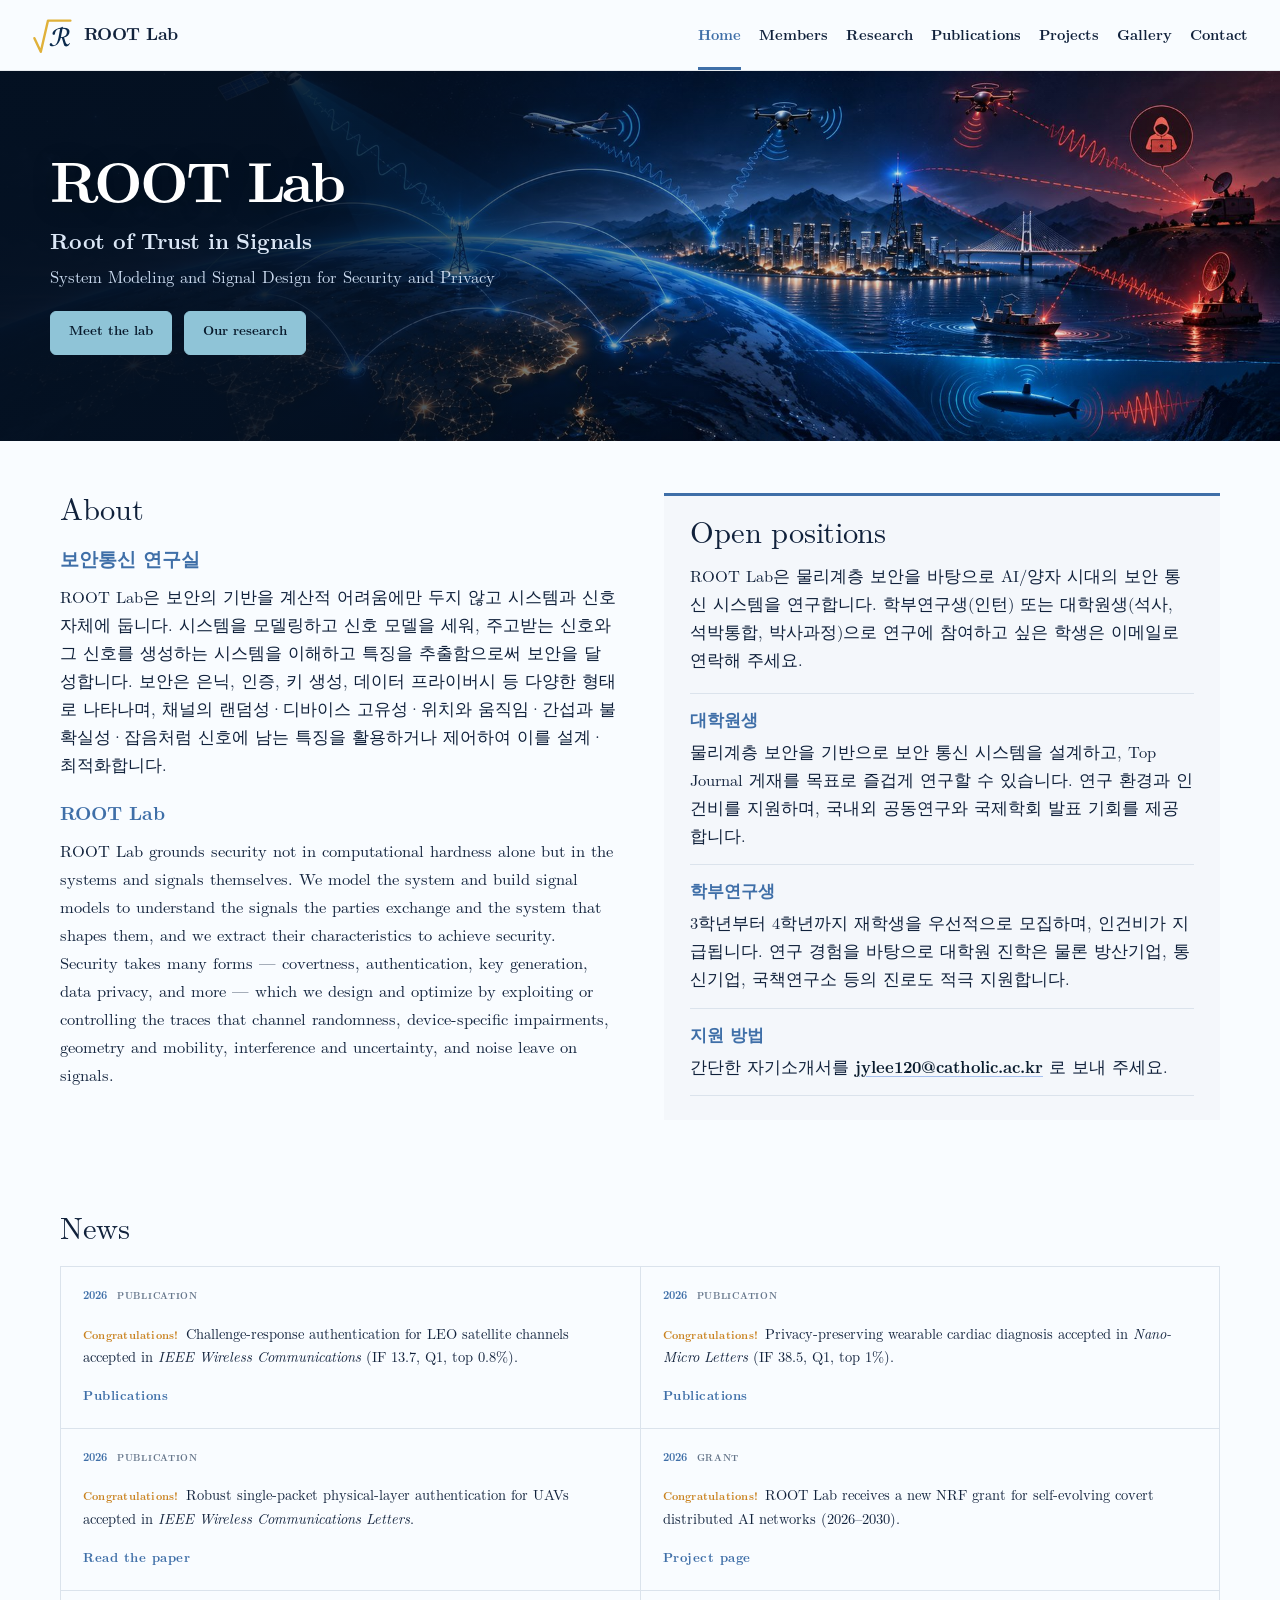
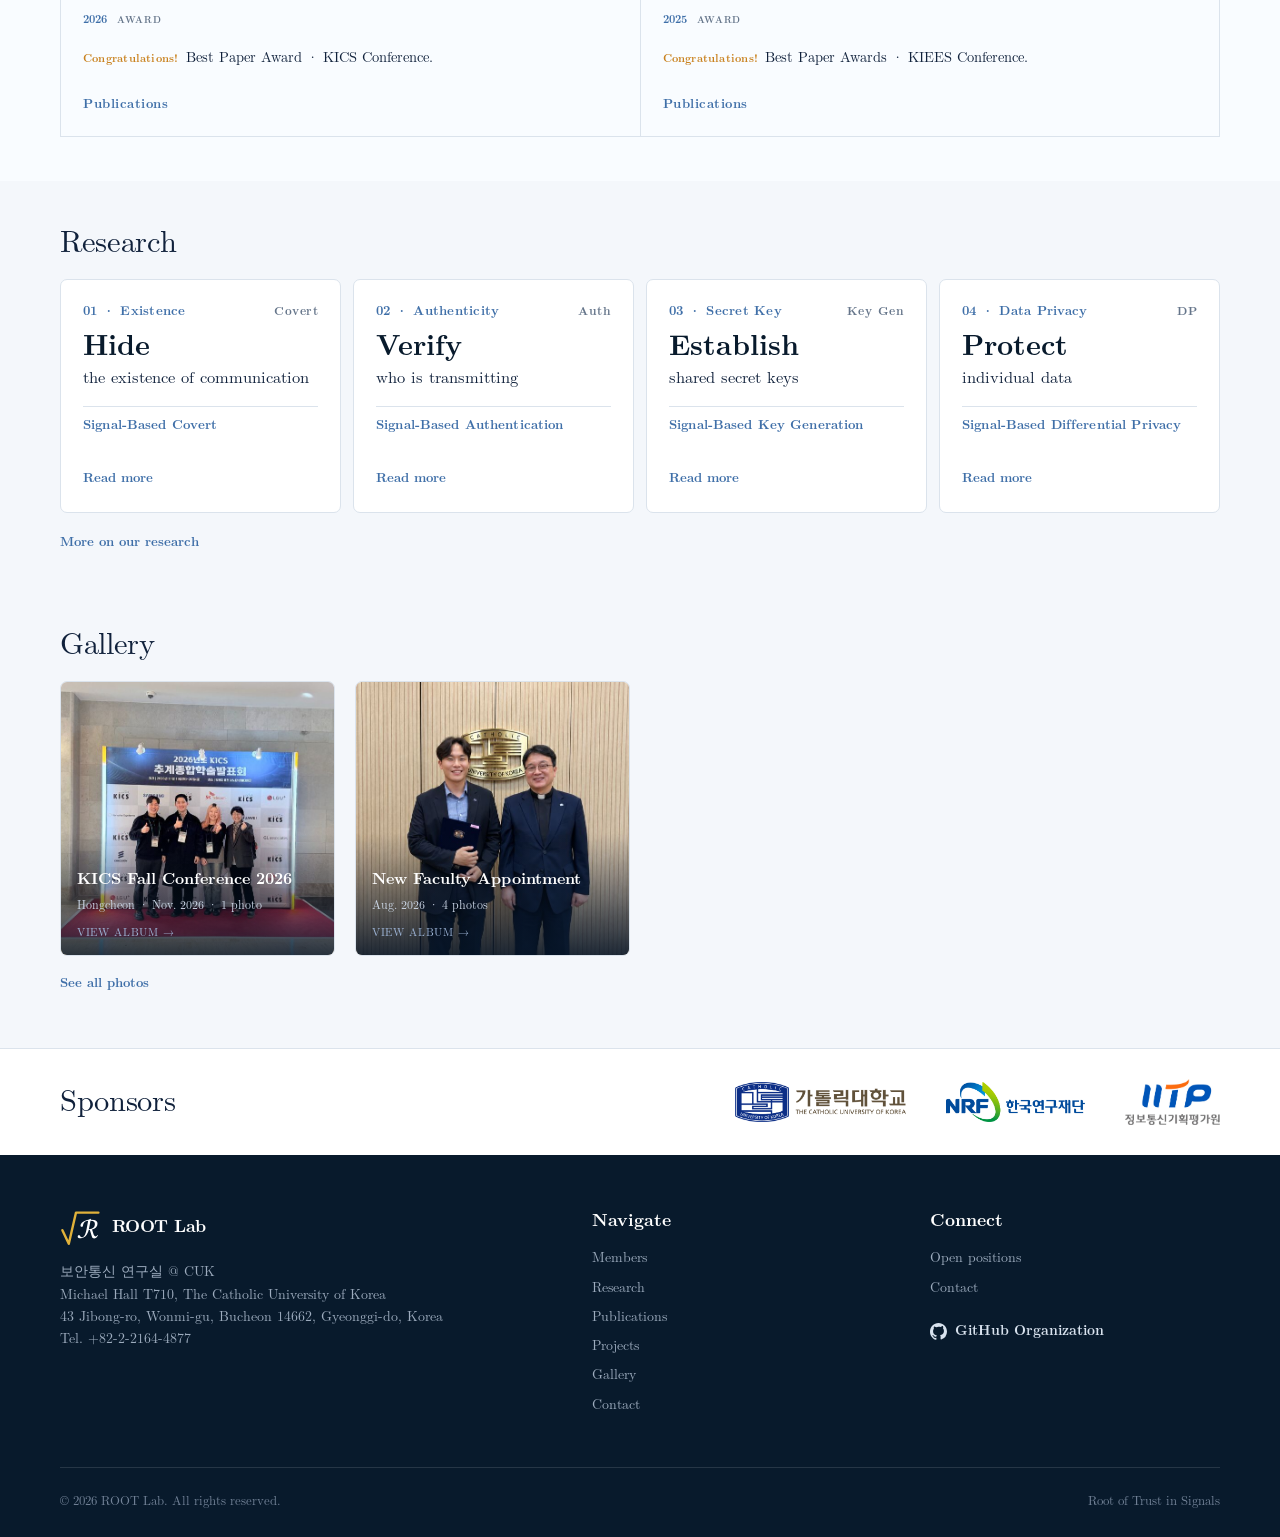
==== commit d6fd2b0f: "Use "covertness" instead of "concealment" in About Match the covert-communication field term in the " ====
--- a/index.html
+++ b/index.html
@@ -69,7 +69,7 @@
         <div class="section-label-row"><h2 class="section-title">About</h2></div>
       <div class="about-grid">
         <div><h3>보안통신 연구실</h3><p>ROOT Lab은 보안의 기반을 계산적 어려움에만 두지 않고 시스템과 신호 자체에 둡니다. 시스템을 모델링하고 신호 모델을 세워, 주고받는 신호와 그 신호를 생성하는 시스템을 이해하고 특징을 추출함으로써 보안을 달성합니다. 보안은 은닉, 인증, 키 생성, 데이터 프라이버시 등 다양한 형태로 나타나며, 채널의 랜덤성·디바이스 고유성·위치와 움직임·간섭과 불확실성·잡음처럼 신호에 남는 특징을 활용하거나 제어하여 이를 설계·최적화합니다.</p></div>
-        <div><h3>ROOT Lab</h3><p>ROOT Lab grounds security not in computational hardness alone but in the systems and signals themselves. We model the system and build signal models to understand the signals the parties exchange and the system that shapes them, and we extract their characteristics to achieve security. Security takes many forms &mdash; concealment, authentication, key generation, data privacy, and more &mdash; which we design and optimize by exploiting or controlling the traces that channel randomness, device-specific impairments, geometry and mobility, interference and uncertainty, and noise leave on signals.</p></div>
+        <div><h3>ROOT Lab</h3><p>ROOT Lab grounds security not in computational hardness alone but in the systems and signals themselves. We model the system and build signal models to understand the signals the parties exchange and the system that shapes them, and we extract their characteristics to achieve security. Security takes many forms &mdash; covertness, authentication, key generation, data privacy, and more &mdash; which we design and optimize by exploiting or controlling the traces that channel randomness, device-specific impairments, geometry and mobility, interference and uncertainty, and noise leave on signals.</p></div>
       </div>
       </div>
       <div class="openings-col" id="open-positions">
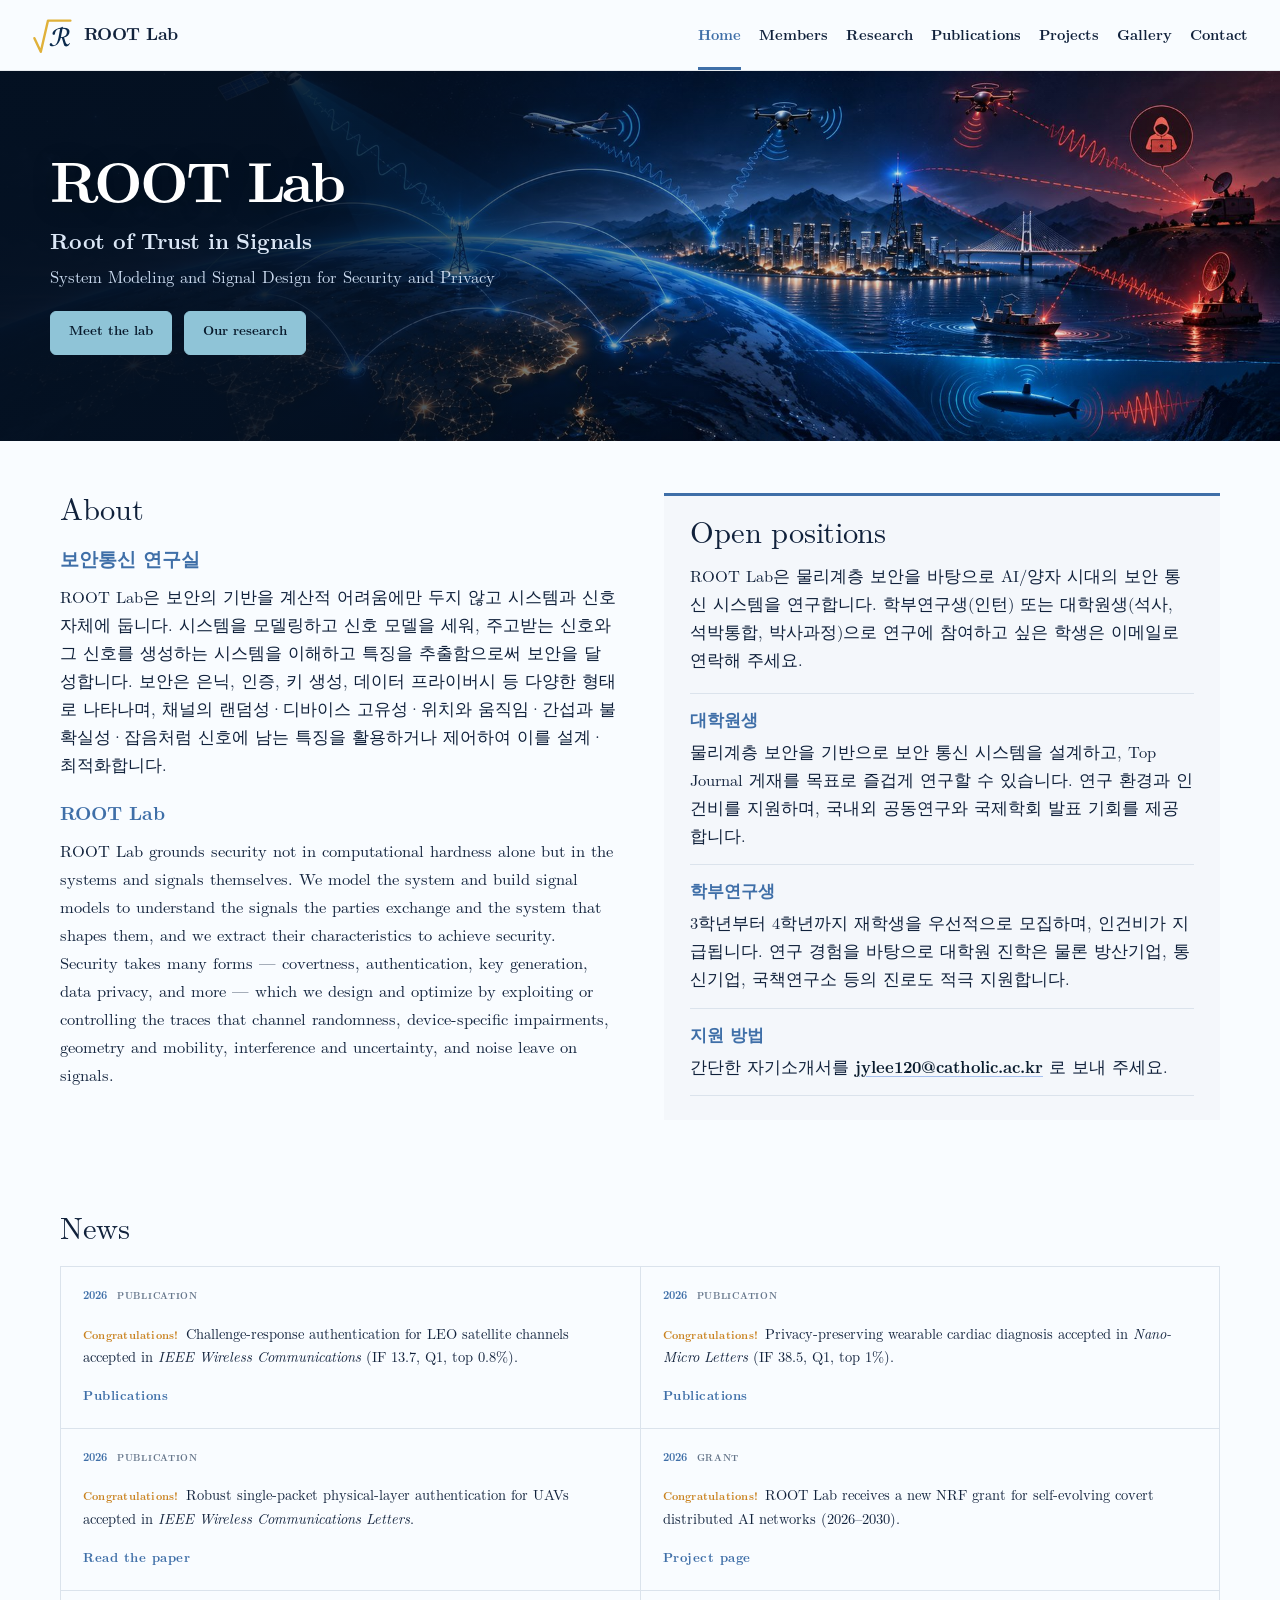
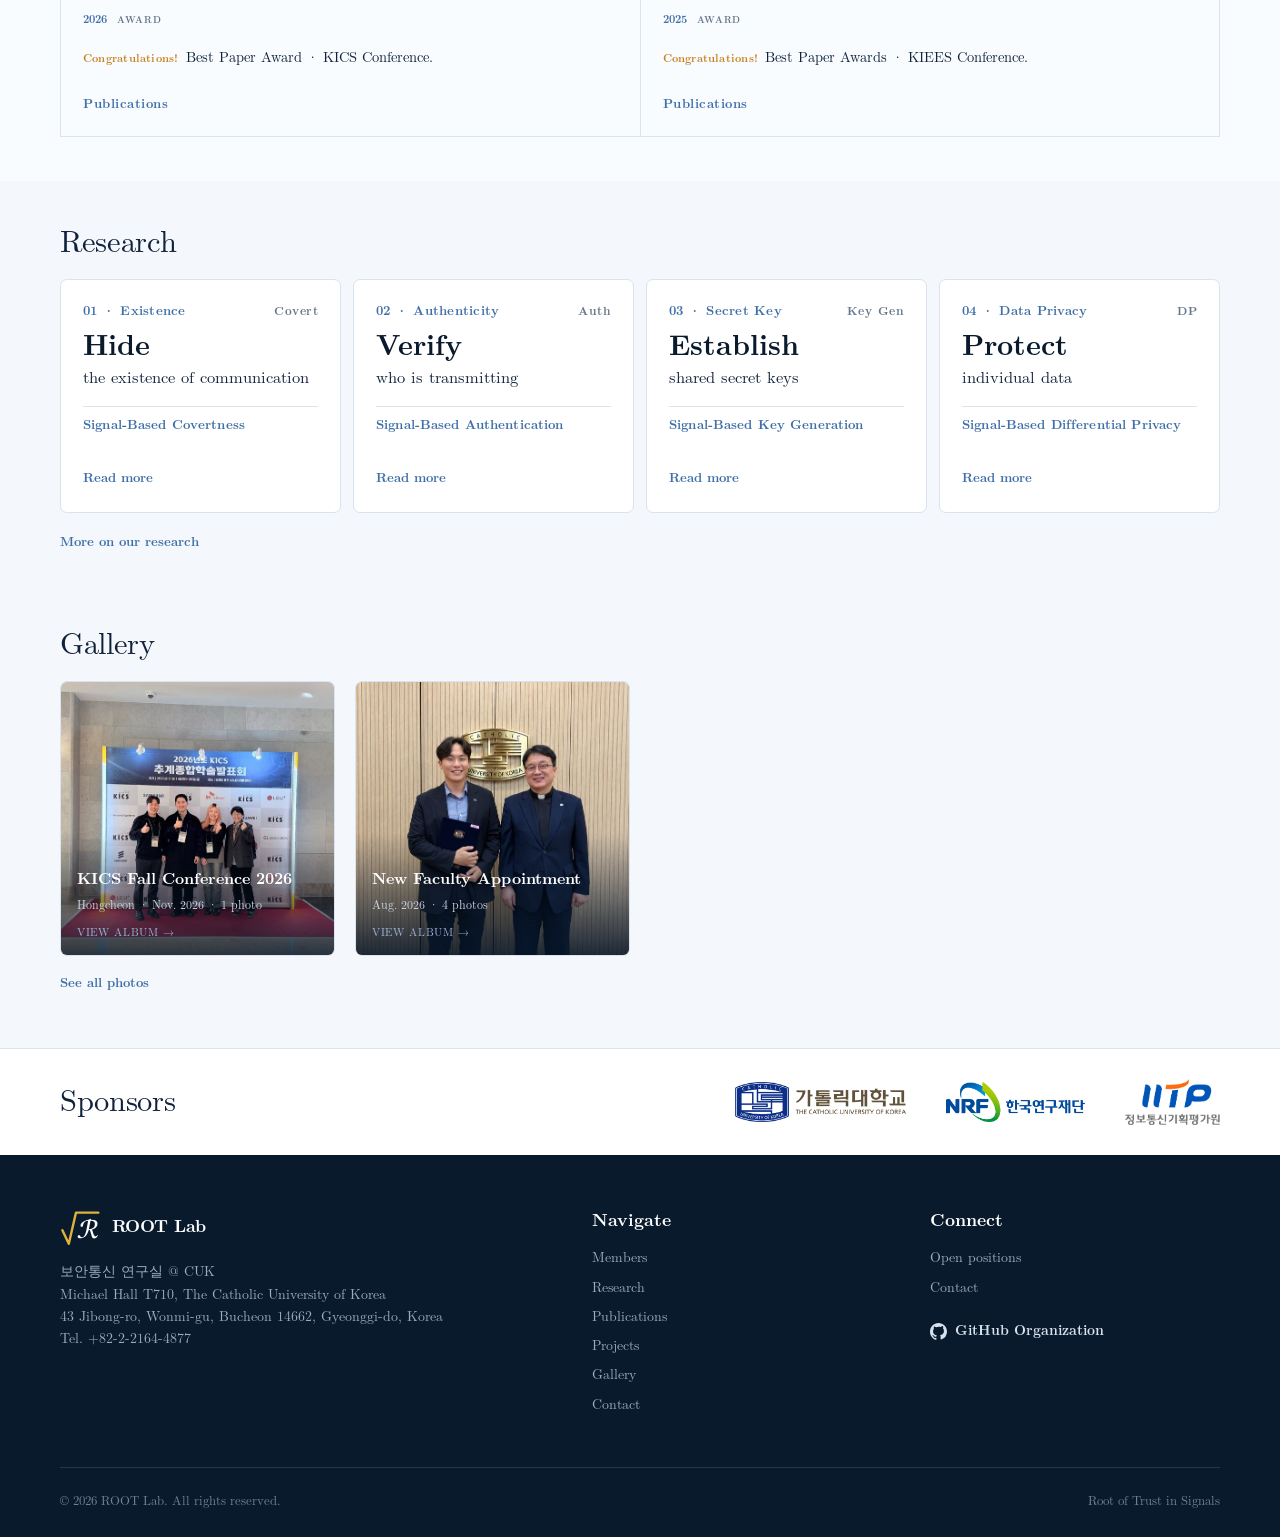
==== commit cb9b0b97: "Rewrite the four research-topic descriptions Replace each topic's two-paragraph description with a q" ====
--- a/index.html
+++ b/index.html
@@ -101,7 +101,7 @@
     <div class="wrap">
       <div class="section-label-row"><h2 class="section-title">Research</h2></div>
       <div class="scope-grid">
-        <a class="scope-card" href="research.html#covert-communication"><div class="scope-top"><span class="scope-num">01 · Existence</span><span class="scope-abbr">Covert</span></div><b class="scope-verb">Hide</b><p class="scope-obj">the existence of communication</p><h3 class="scope-tech">Signal-Based Covert</h3><span class="scope-link">Read more</span></a>
+        <a class="scope-card" href="research.html#covert-communication"><div class="scope-top"><span class="scope-num">01 · Existence</span><span class="scope-abbr">Covert</span></div><b class="scope-verb">Hide</b><p class="scope-obj">the existence of communication</p><h3 class="scope-tech">Signal-Based Covertness</h3><span class="scope-link">Read more</span></a>
         <a class="scope-card" href="research.html#authentication"><div class="scope-top"><span class="scope-num">02 · Authenticity</span><span class="scope-abbr">Auth</span></div><b class="scope-verb">Verify</b><p class="scope-obj">who is transmitting</p><h3 class="scope-tech">Signal-Based Authentication</h3><span class="scope-link">Read more</span></a>
         <a class="scope-card" href="research.html#key-generation"><div class="scope-top"><span class="scope-num">03 · Secret Key</span><span class="scope-abbr">Key Gen</span></div><b class="scope-verb">Establish</b><p class="scope-obj">shared secret keys</p><h3 class="scope-tech">Signal-Based Key Generation</h3><span class="scope-link">Read more</span></a>
         <a class="scope-card" href="research.html#differential-privacy"><div class="scope-top"><span class="scope-num">04 · Data Privacy</span><span class="scope-abbr">DP</span></div><b class="scope-verb">Protect</b><p class="scope-obj">individual data</p><h3 class="scope-tech">Signal-Based Differential Privacy</h3><span class="scope-link">Read more</span></a>
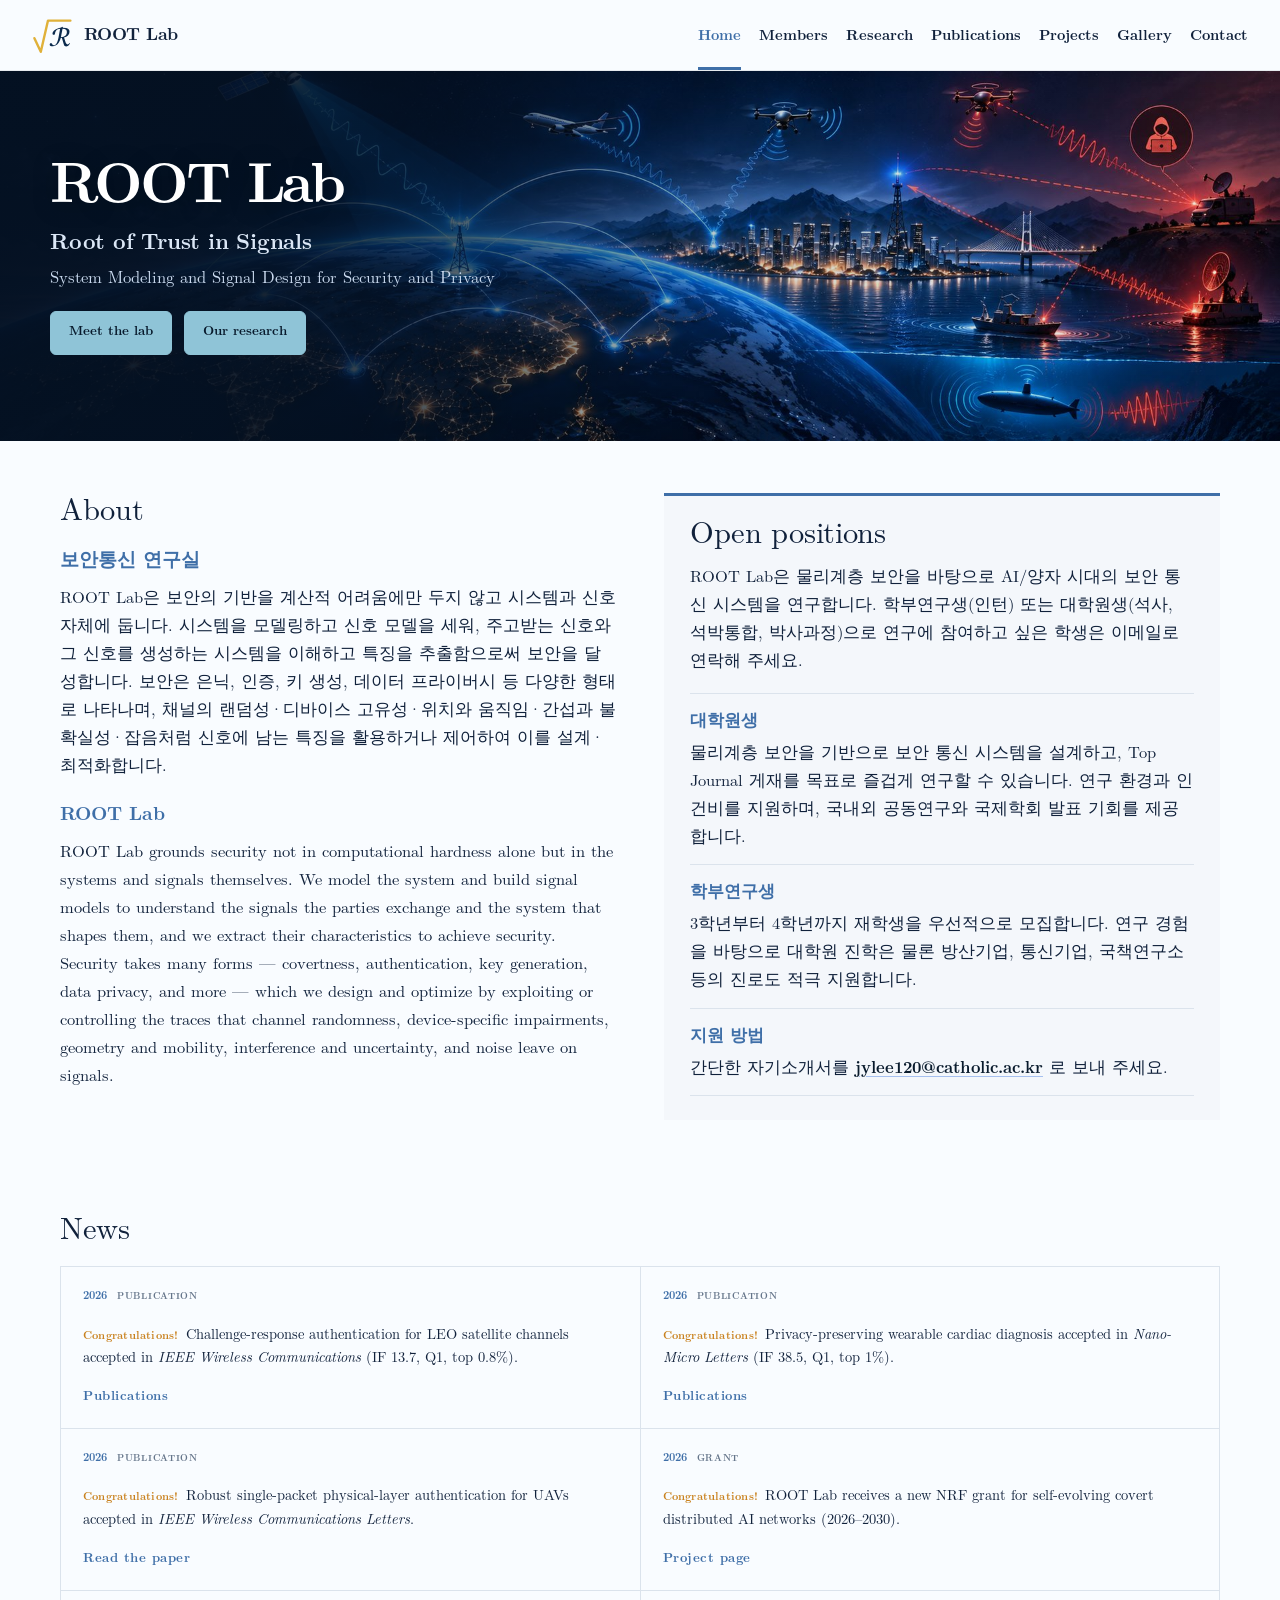
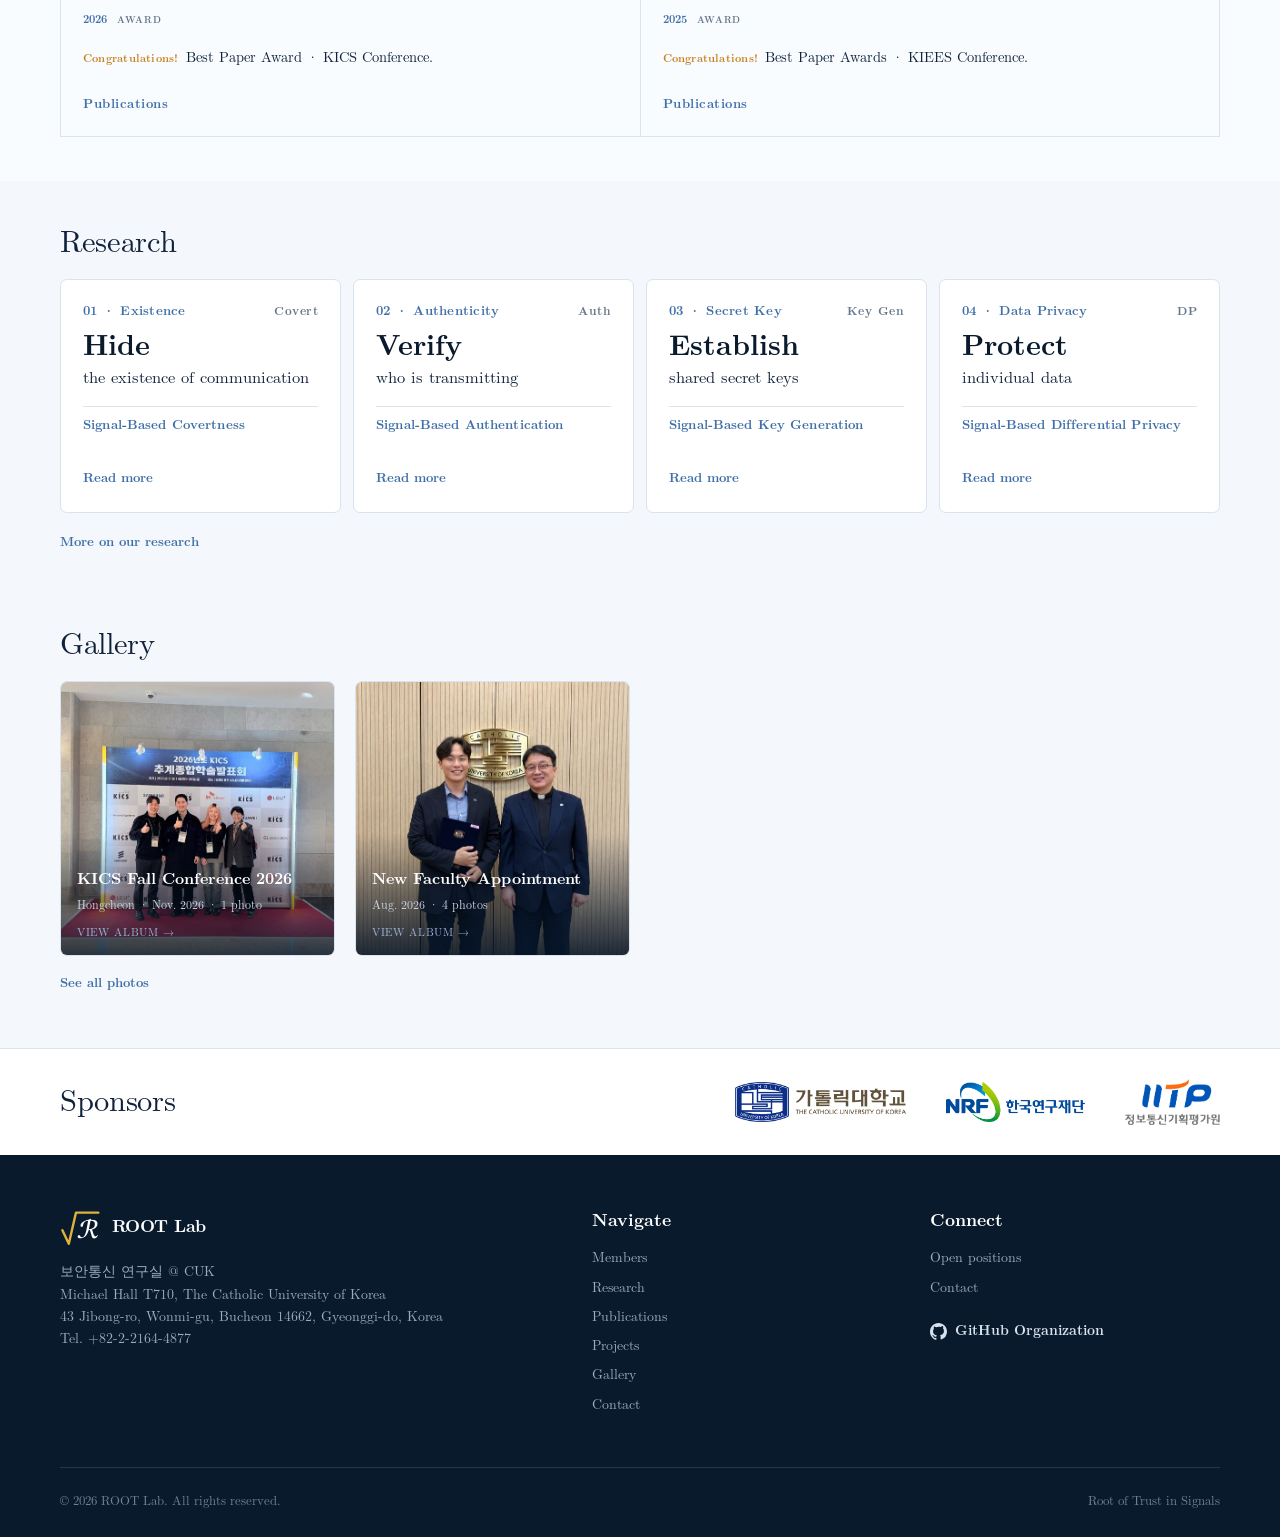
==== commit 9bf074e0: "Remove undergraduate stipend line from Open positions Co-Authored-By: Claude Opus 4.8 <noreply@anthr" ====
--- a/index.html
+++ b/index.html
@@ -77,7 +77,7 @@
         <p class="openings-lead">ROOT Lab은 물리계층 보안을 바탕으로 AI/양자 시대의 보안 통신 시스템을 연구합니다. 학부연구생(인턴) 또는 대학원생(석사, 석박통합, 박사과정)으로 연구에 참여하고 싶은 학생은 이메일로 연락해 주세요.</p>
         <ul class="openings-points">
           <li><b>대학원생</b>물리계층 보안을 기반으로 보안 통신 시스템을 설계하고, Top Journal 게재를 목표로 즐겁게 연구할 수 있습니다. 연구 환경과 인건비를 지원하며, 국내외 공동연구와 국제학회 발표 기회를 제공합니다.</li>
-          <li><b>학부연구생</b>3학년부터 4학년까지 재학생을 우선적으로 모집하며, 인건비가 지급됩니다. 연구 경험을 바탕으로 대학원 진학은 물론 방산기업, 통신기업, 국책연구소 등의 진로도 적극 지원합니다.</li>
+          <li><b>학부연구생</b>3학년부터 4학년까지 재학생을 우선적으로 모집합니다. 연구 경험을 바탕으로 대학원 진학은 물론 방산기업, 통신기업, 국책연구소 등의 진로도 적극 지원합니다.</li>
           <li><b>지원 방법</b>간단한 자기소개서를 <a href="mailto:jylee120@catholic.ac.kr">jylee120@catholic.ac.kr</a> 로 보내 주세요.</li>
         </ul>
         
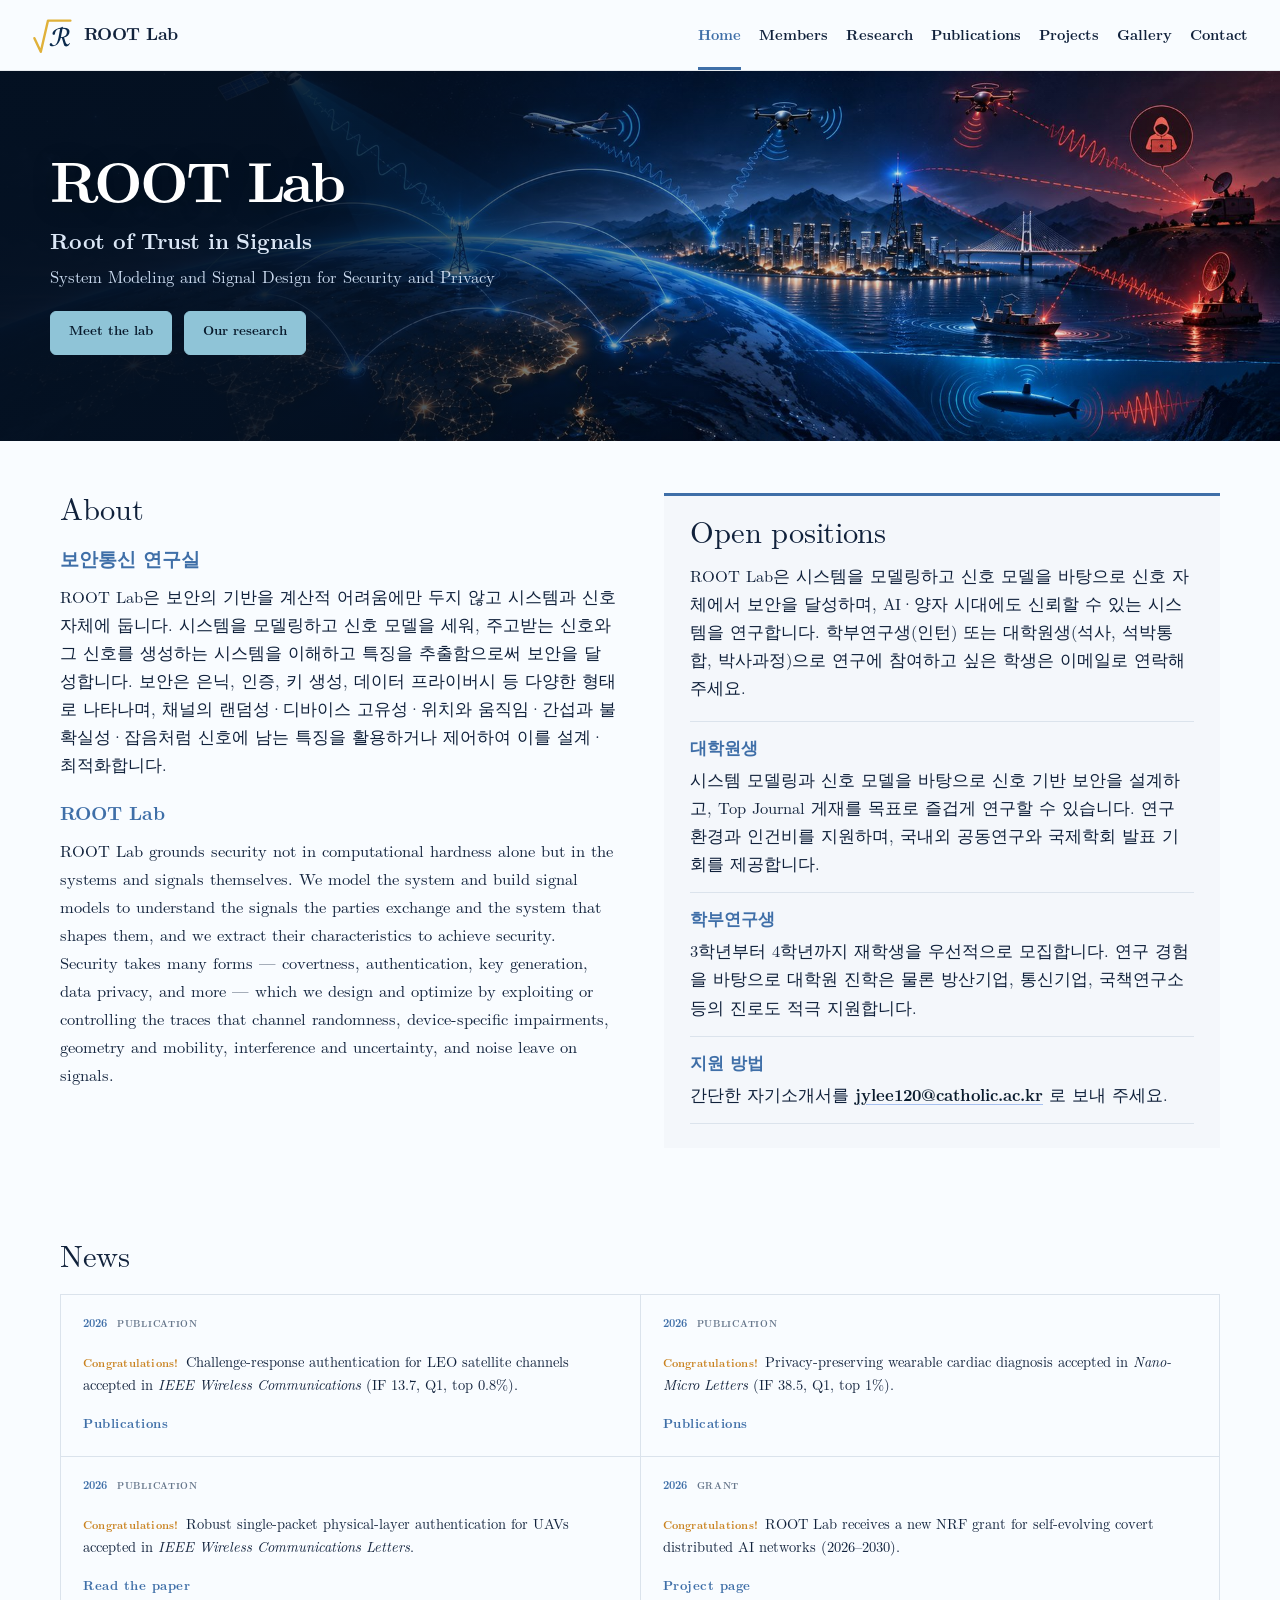
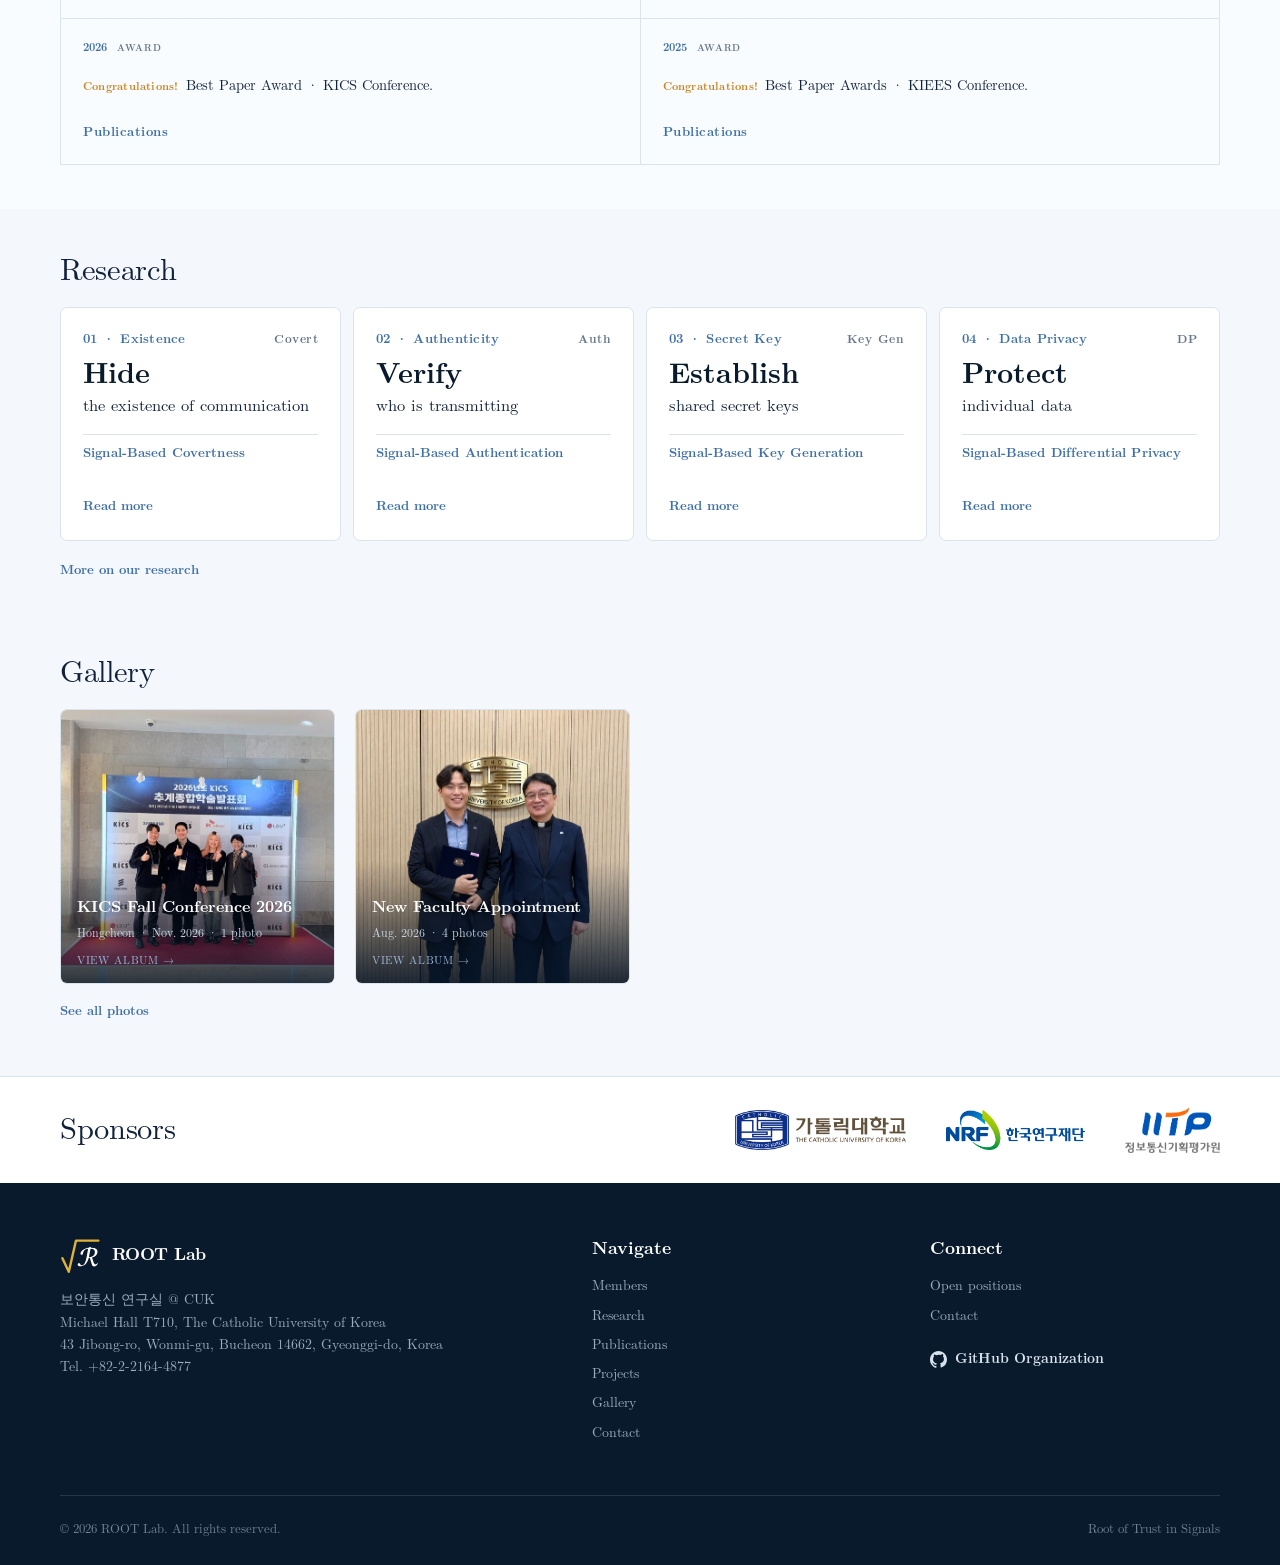
==== commit 831b7671: "Rebrand Open positions copy from physical-layer to signal/system framing Co-Authored-By: Claude Opus" ====
--- a/index.html
+++ b/index.html
@@ -74,9 +74,9 @@
       </div>
       <div class="openings-col" id="open-positions">
         <div class="section-label-row"><h2 class="section-title">Open positions</h2></div>
-        <p class="openings-lead">ROOT Lab은 물리계층 보안을 바탕으로 AI/양자 시대의 보안 통신 시스템을 연구합니다. 학부연구생(인턴) 또는 대학원생(석사, 석박통합, 박사과정)으로 연구에 참여하고 싶은 학생은 이메일로 연락해 주세요.</p>
+        <p class="openings-lead">ROOT Lab은 시스템을 모델링하고 신호 모델을 바탕으로 신호 자체에서 보안을 달성하며, AI·양자 시대에도 신뢰할 수 있는 시스템을 연구합니다. 학부연구생(인턴) 또는 대학원생(석사, 석박통합, 박사과정)으로 연구에 참여하고 싶은 학생은 이메일로 연락해 주세요.</p>
         <ul class="openings-points">
-          <li><b>대학원생</b>물리계층 보안을 기반으로 보안 통신 시스템을 설계하고, Top Journal 게재를 목표로 즐겁게 연구할 수 있습니다. 연구 환경과 인건비를 지원하며, 국내외 공동연구와 국제학회 발표 기회를 제공합니다.</li>
+          <li><b>대학원생</b>시스템 모델링과 신호 모델을 바탕으로 신호 기반 보안을 설계하고, Top Journal 게재를 목표로 즐겁게 연구할 수 있습니다. 연구 환경과 인건비를 지원하며, 국내외 공동연구와 국제학회 발표 기회를 제공합니다.</li>
           <li><b>학부연구생</b>3학년부터 4학년까지 재학생을 우선적으로 모집합니다. 연구 경험을 바탕으로 대학원 진학은 물론 방산기업, 통신기업, 국책연구소 등의 진로도 적극 지원합니다.</li>
           <li><b>지원 방법</b>간단한 자기소개서를 <a href="mailto:jylee120@catholic.ac.kr">jylee120@catholic.ac.kr</a> 로 보내 주세요.</li>
         </ul>
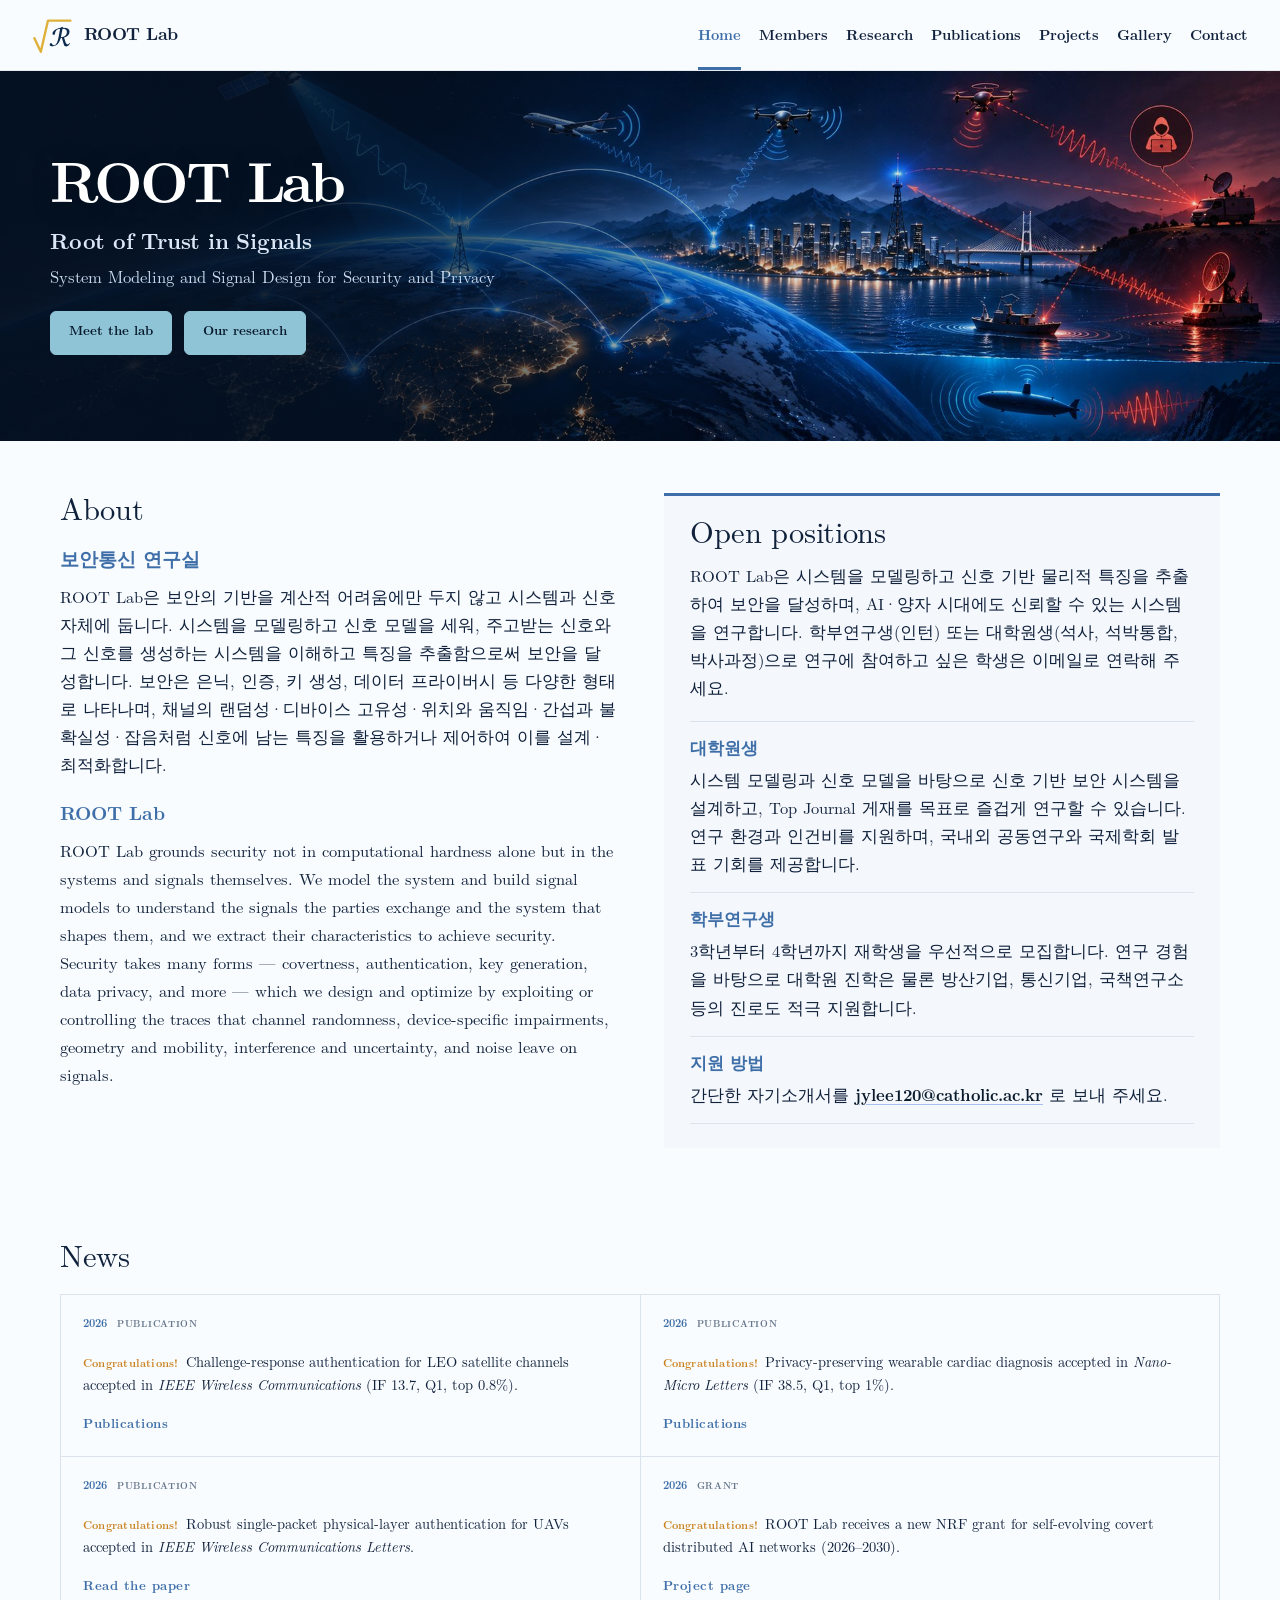
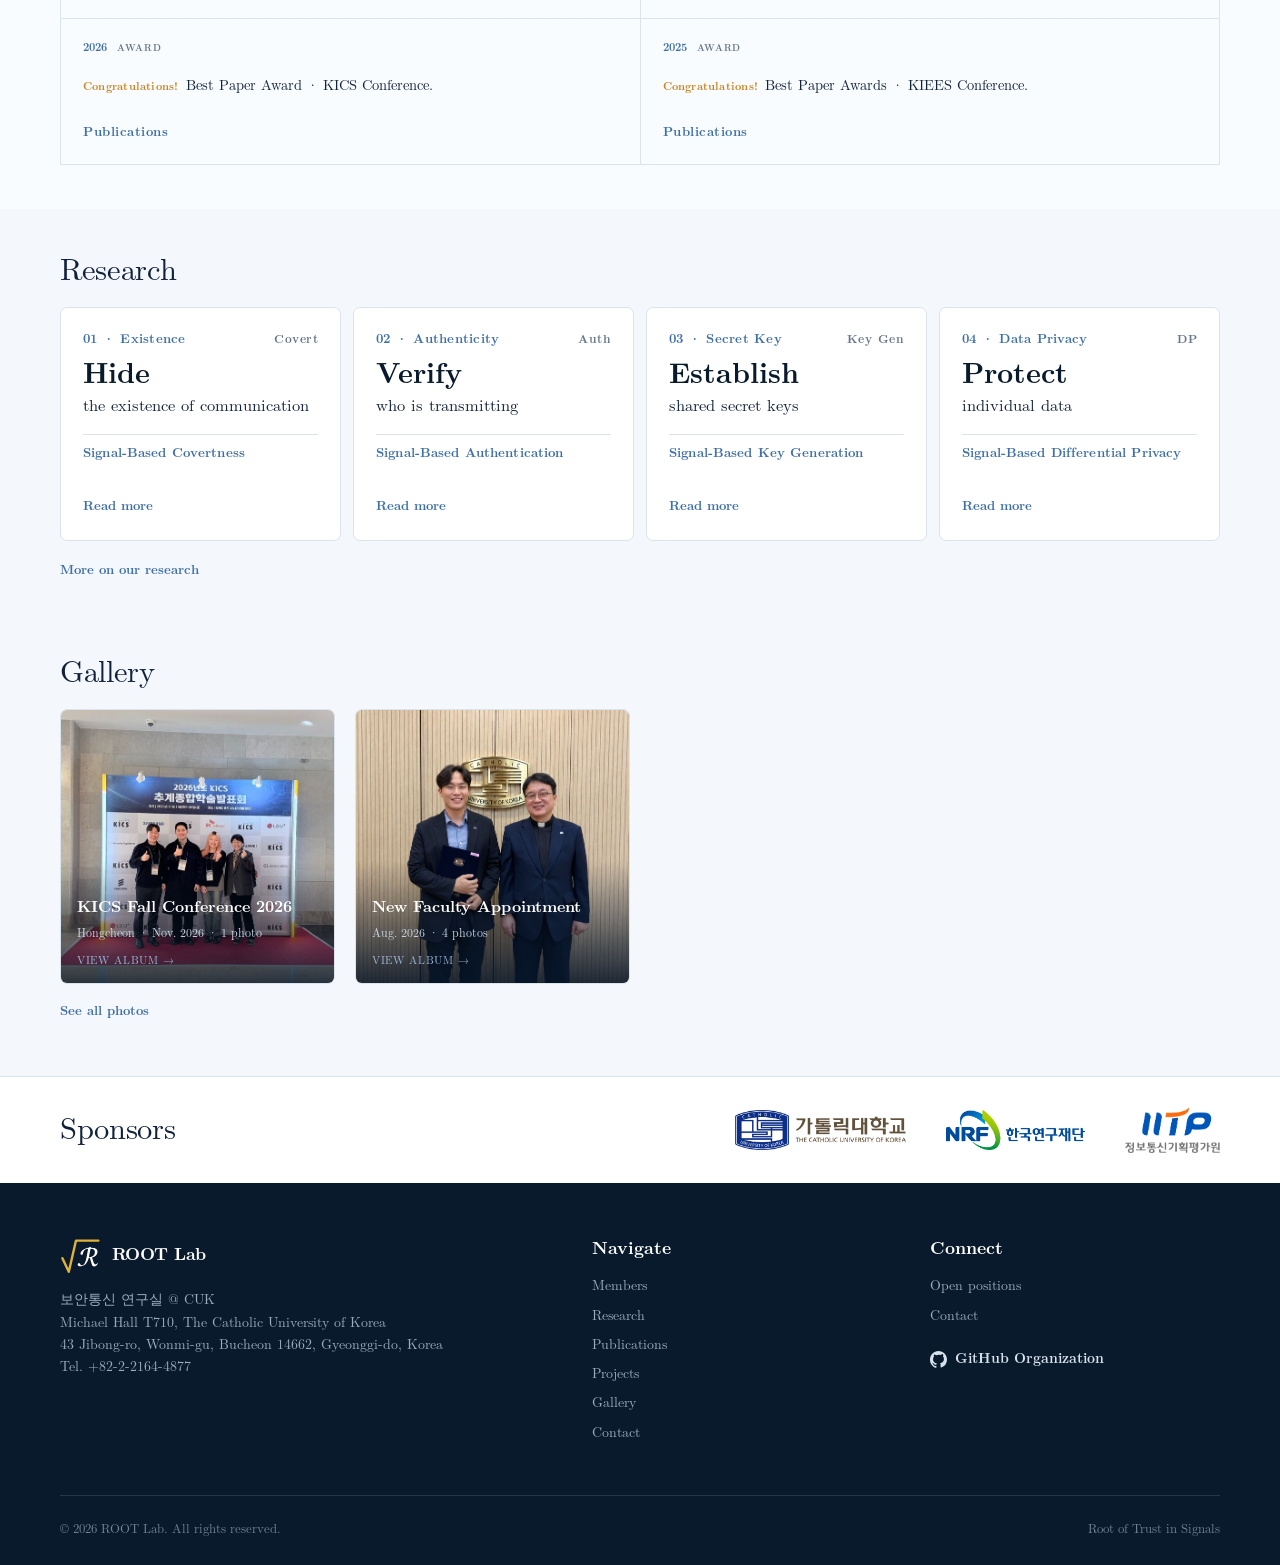
==== commit e0ada7b2: "Refine Open positions wording Co-Authored-By: Claude Opus 4.8 <noreply@anthropic.com> Claude-Session" ====
--- a/index.html
+++ b/index.html
@@ -74,9 +74,9 @@
       </div>
       <div class="openings-col" id="open-positions">
         <div class="section-label-row"><h2 class="section-title">Open positions</h2></div>
-        <p class="openings-lead">ROOT Lab은 시스템을 모델링하고 신호 모델을 바탕으로 신호 자체에서 보안을 달성하며, AI·양자 시대에도 신뢰할 수 있는 시스템을 연구합니다. 학부연구생(인턴) 또는 대학원생(석사, 석박통합, 박사과정)으로 연구에 참여하고 싶은 학생은 이메일로 연락해 주세요.</p>
+        <p class="openings-lead">ROOT Lab은 시스템을 모델링하고 신호 기반 물리적 특징을 추출하여 보안을 달성하며, AI·양자 시대에도 신뢰할 수 있는 시스템을 연구합니다. 학부연구생(인턴) 또는 대학원생(석사, 석박통합, 박사과정)으로 연구에 참여하고 싶은 학생은 이메일로 연락해 주세요.</p>
         <ul class="openings-points">
-          <li><b>대학원생</b>시스템 모델링과 신호 모델을 바탕으로 신호 기반 보안을 설계하고, Top Journal 게재를 목표로 즐겁게 연구할 수 있습니다. 연구 환경과 인건비를 지원하며, 국내외 공동연구와 국제학회 발표 기회를 제공합니다.</li>
+          <li><b>대학원생</b>시스템 모델링과 신호 모델을 바탕으로 신호 기반 보안 시스템을 설계하고, Top Journal 게재를 목표로 즐겁게 연구할 수 있습니다. 연구 환경과 인건비를 지원하며, 국내외 공동연구와 국제학회 발표 기회를 제공합니다.</li>
           <li><b>학부연구생</b>3학년부터 4학년까지 재학생을 우선적으로 모집합니다. 연구 경험을 바탕으로 대학원 진학은 물론 방산기업, 통신기업, 국책연구소 등의 진로도 적극 지원합니다.</li>
           <li><b>지원 방법</b>간단한 자기소개서를 <a href="mailto:jylee120@catholic.ac.kr">jylee120@catholic.ac.kr</a> 로 보내 주세요.</li>
         </ul>
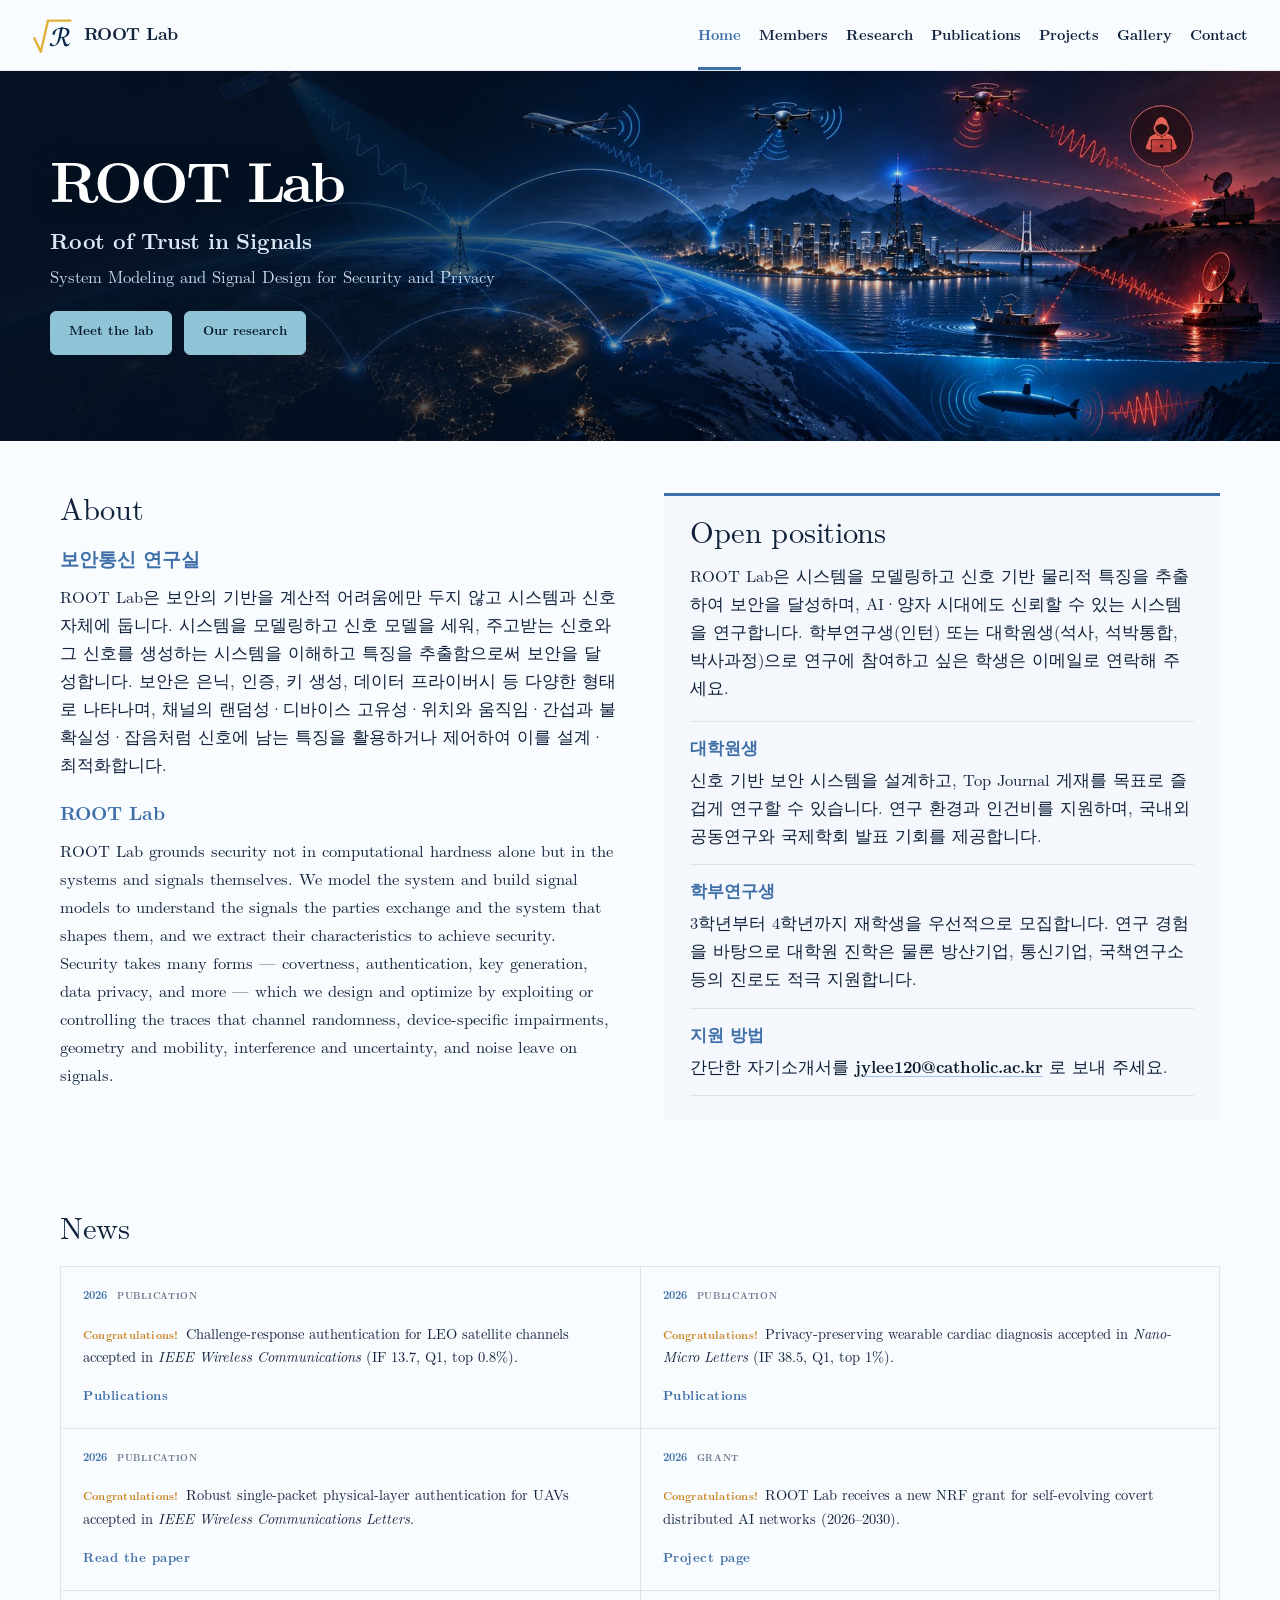
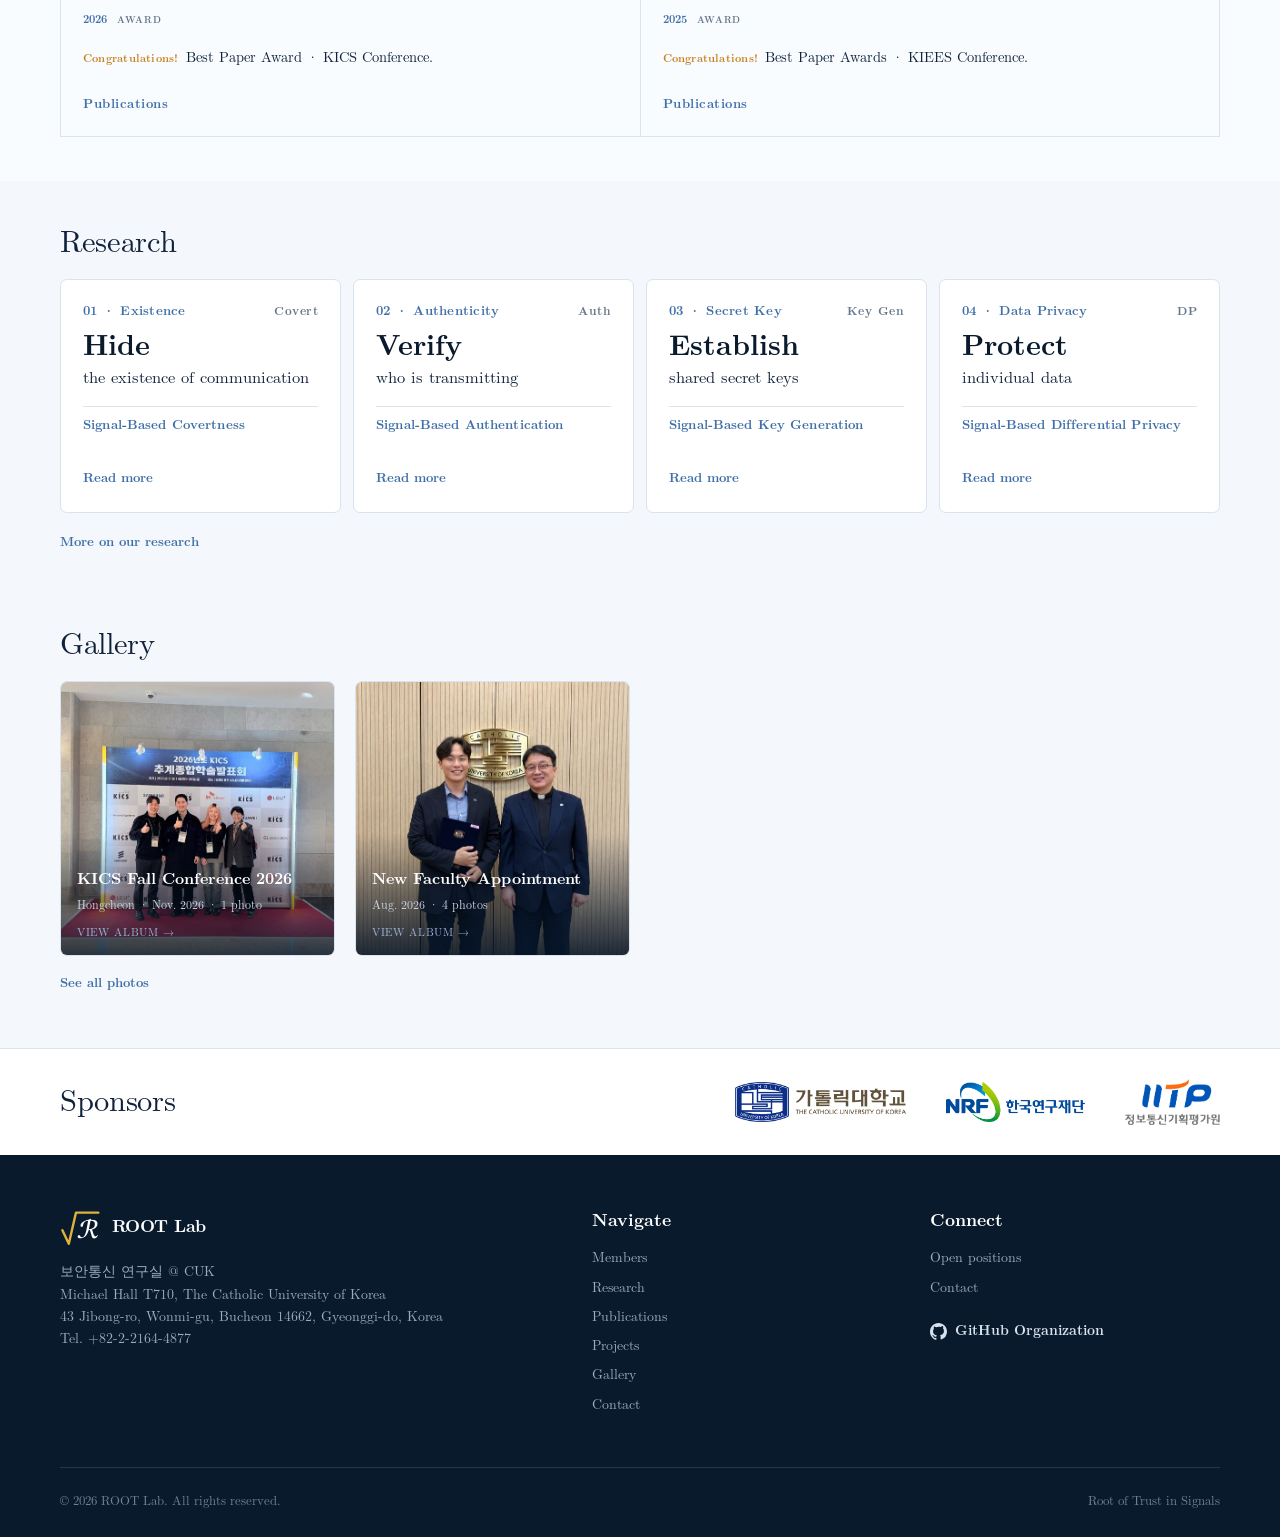
==== commit 2831e9d9: "Trim graduate opening line Co-Authored-By: Claude Opus 4.8 <noreply@anthropic.com> Claude-Session: h" ====
--- a/index.html
+++ b/index.html
@@ -76,7 +76,7 @@
         <div class="section-label-row"><h2 class="section-title">Open positions</h2></div>
         <p class="openings-lead">ROOT Lab은 시스템을 모델링하고 신호 기반 물리적 특징을 추출하여 보안을 달성하며, AI·양자 시대에도 신뢰할 수 있는 시스템을 연구합니다. 학부연구생(인턴) 또는 대학원생(석사, 석박통합, 박사과정)으로 연구에 참여하고 싶은 학생은 이메일로 연락해 주세요.</p>
         <ul class="openings-points">
-          <li><b>대학원생</b>시스템 모델링과 신호 모델을 바탕으로 신호 기반 보안 시스템을 설계하고, Top Journal 게재를 목표로 즐겁게 연구할 수 있습니다. 연구 환경과 인건비를 지원하며, 국내외 공동연구와 국제학회 발표 기회를 제공합니다.</li>
+          <li><b>대학원생</b>신호 기반 보안 시스템을 설계하고, Top Journal 게재를 목표로 즐겁게 연구할 수 있습니다. 연구 환경과 인건비를 지원하며, 국내외 공동연구와 국제학회 발표 기회를 제공합니다.</li>
           <li><b>학부연구생</b>3학년부터 4학년까지 재학생을 우선적으로 모집합니다. 연구 경험을 바탕으로 대학원 진학은 물론 방산기업, 통신기업, 국책연구소 등의 진로도 적극 지원합니다.</li>
           <li><b>지원 방법</b>간단한 자기소개서를 <a href="mailto:jylee120@catholic.ac.kr">jylee120@catholic.ac.kr</a> 로 보내 주세요.</li>
         </ul>
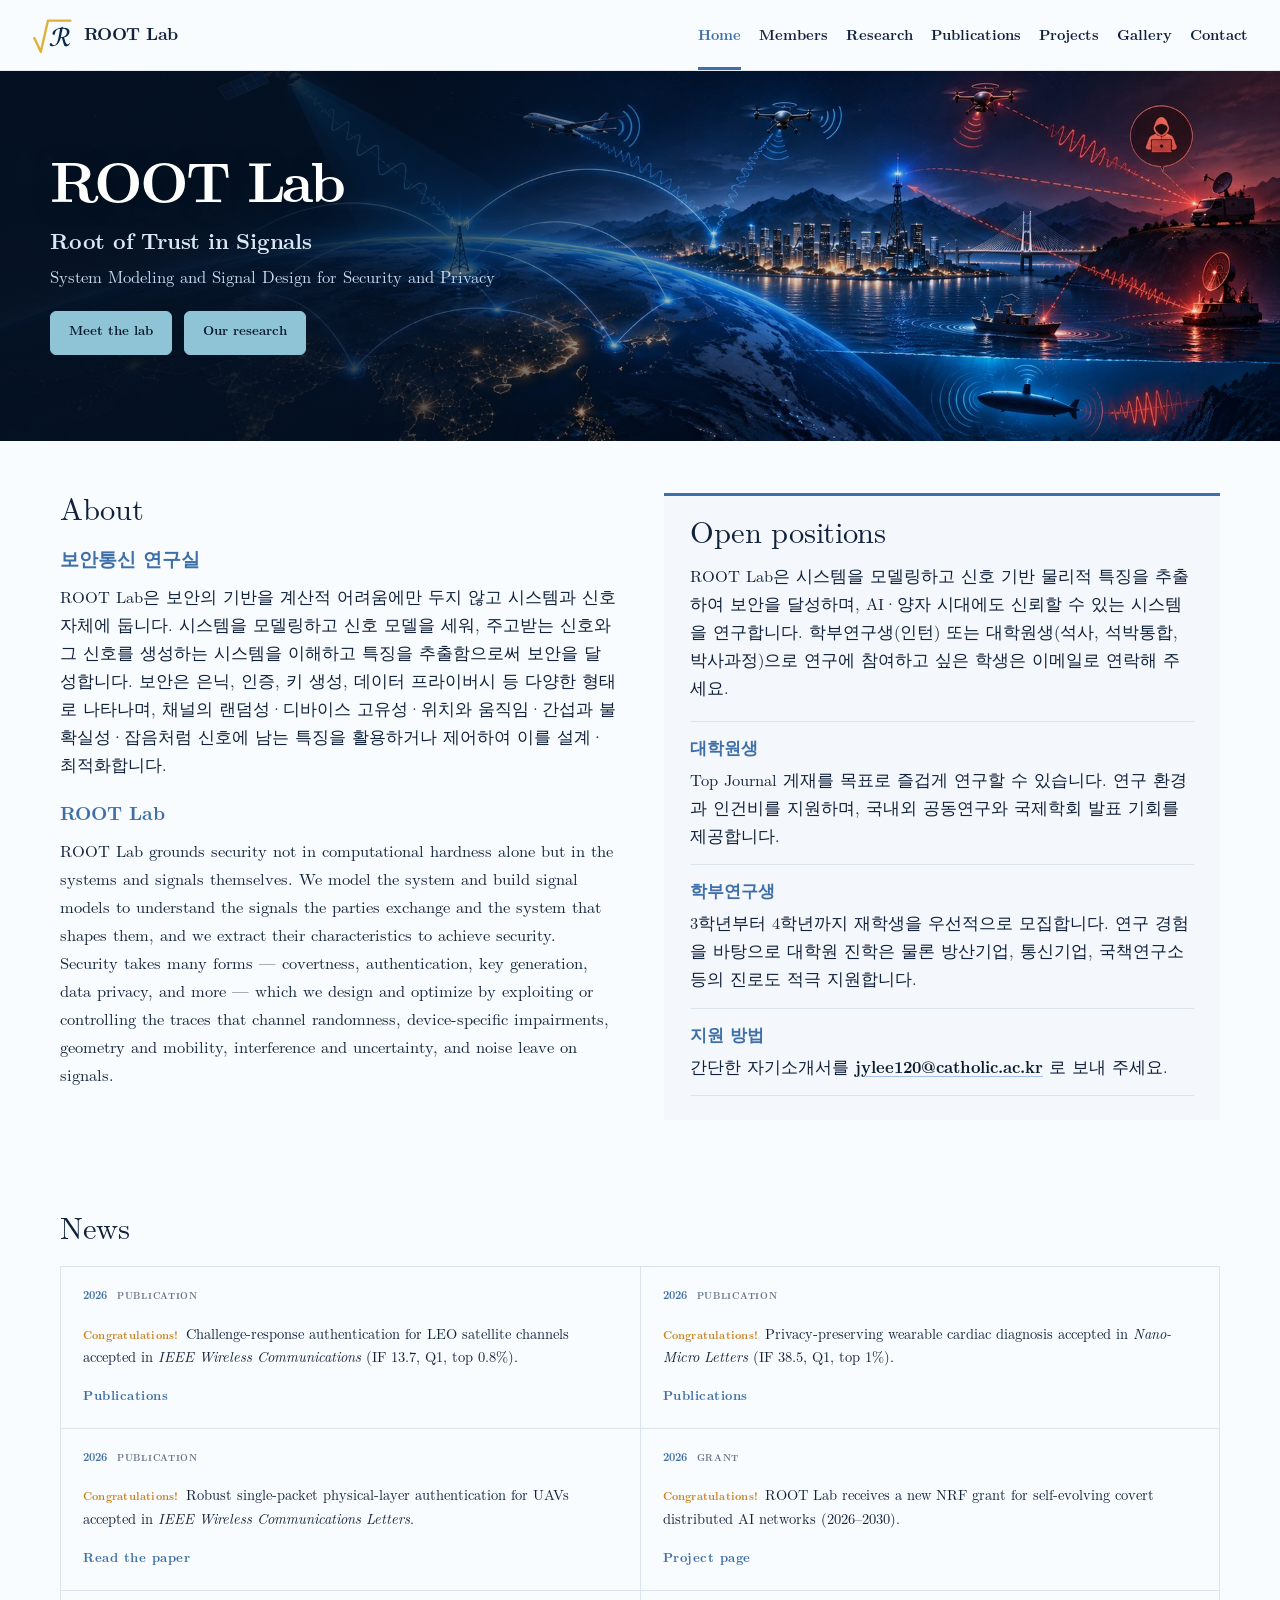
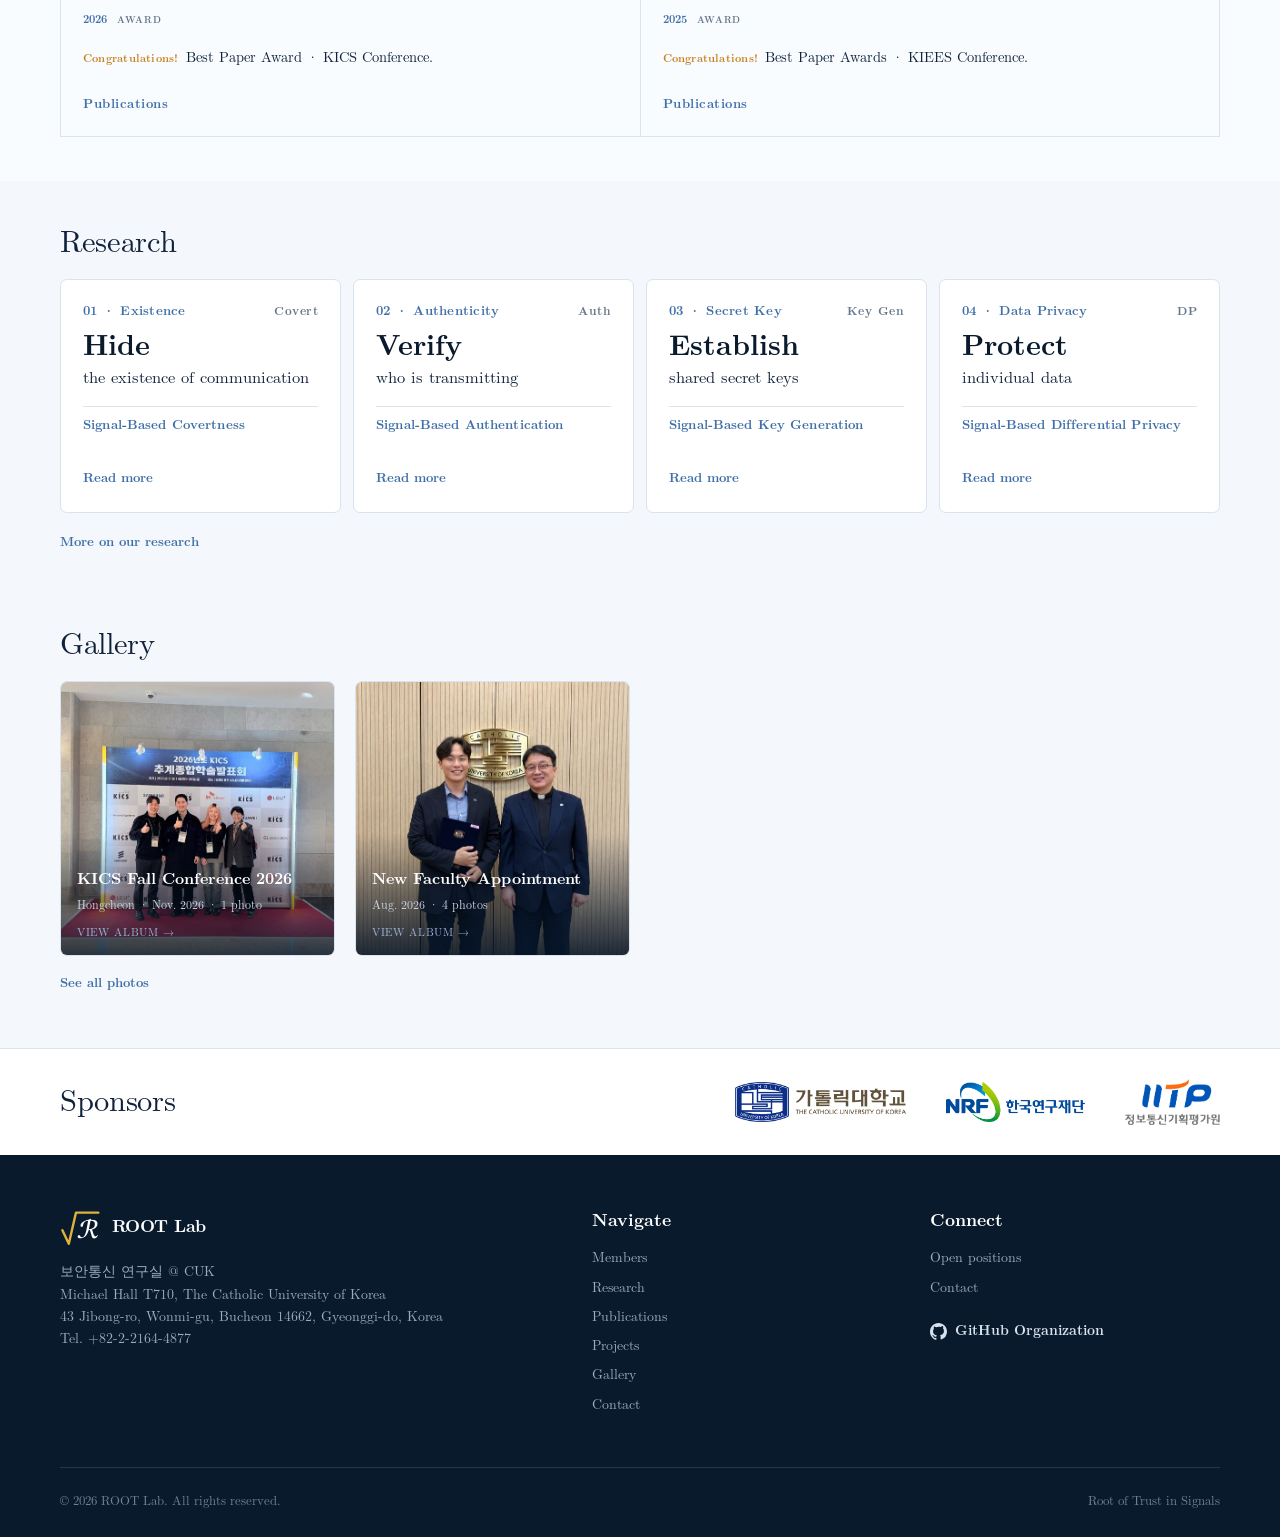
==== commit e4d5bd0b: "Trim graduate opening line further Co-Authored-By: Claude Opus 4.8 <noreply@anthropic.com> Claude-Se" ====
--- a/index.html
+++ b/index.html
@@ -76,7 +76,7 @@
         <div class="section-label-row"><h2 class="section-title">Open positions</h2></div>
         <p class="openings-lead">ROOT Lab은 시스템을 모델링하고 신호 기반 물리적 특징을 추출하여 보안을 달성하며, AI·양자 시대에도 신뢰할 수 있는 시스템을 연구합니다. 학부연구생(인턴) 또는 대학원생(석사, 석박통합, 박사과정)으로 연구에 참여하고 싶은 학생은 이메일로 연락해 주세요.</p>
         <ul class="openings-points">
-          <li><b>대학원생</b>신호 기반 보안 시스템을 설계하고, Top Journal 게재를 목표로 즐겁게 연구할 수 있습니다. 연구 환경과 인건비를 지원하며, 국내외 공동연구와 국제학회 발표 기회를 제공합니다.</li>
+          <li><b>대학원생</b>Top Journal 게재를 목표로 즐겁게 연구할 수 있습니다. 연구 환경과 인건비를 지원하며, 국내외 공동연구와 국제학회 발표 기회를 제공합니다.</li>
           <li><b>학부연구생</b>3학년부터 4학년까지 재학생을 우선적으로 모집합니다. 연구 경험을 바탕으로 대학원 진학은 물론 방산기업, 통신기업, 국책연구소 등의 진로도 적극 지원합니다.</li>
           <li><b>지원 방법</b>간단한 자기소개서를 <a href="mailto:jylee120@catholic.ac.kr">jylee120@catholic.ac.kr</a> 로 보내 주세요.</li>
         </ul>
